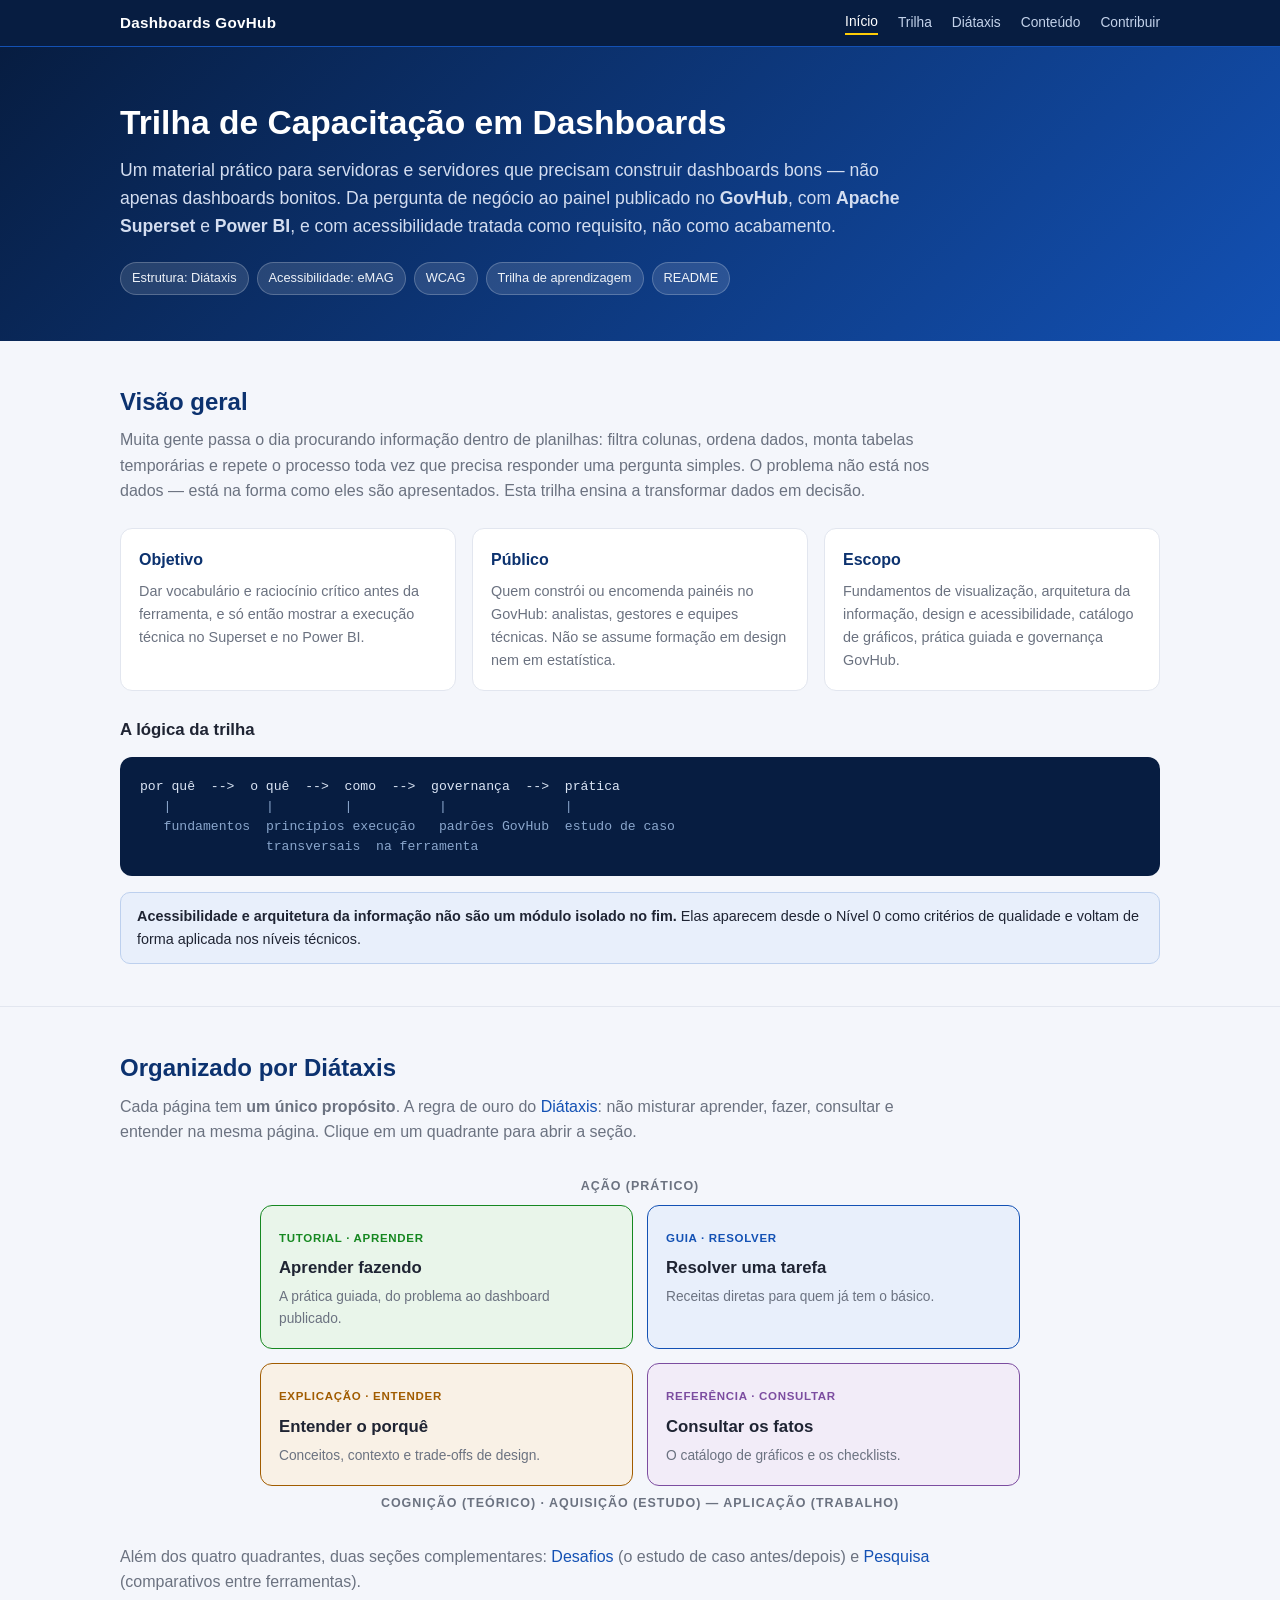
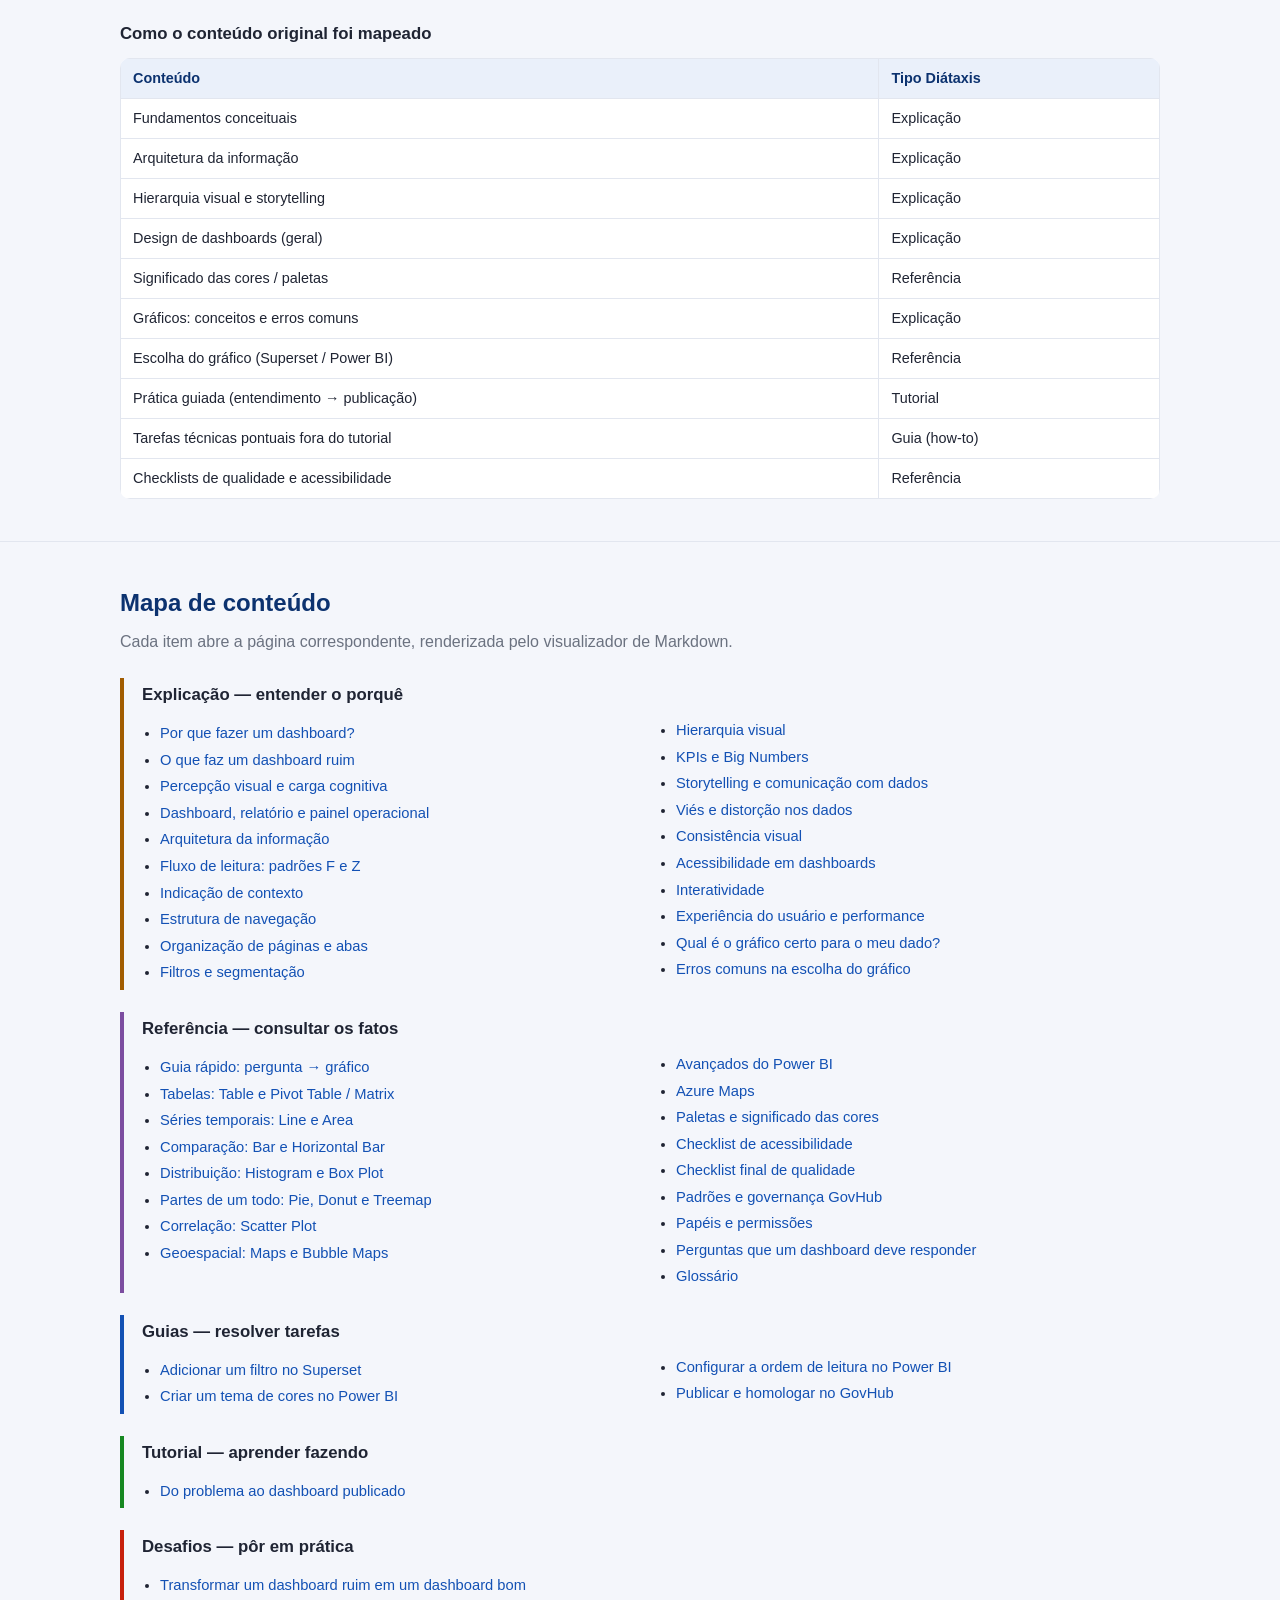
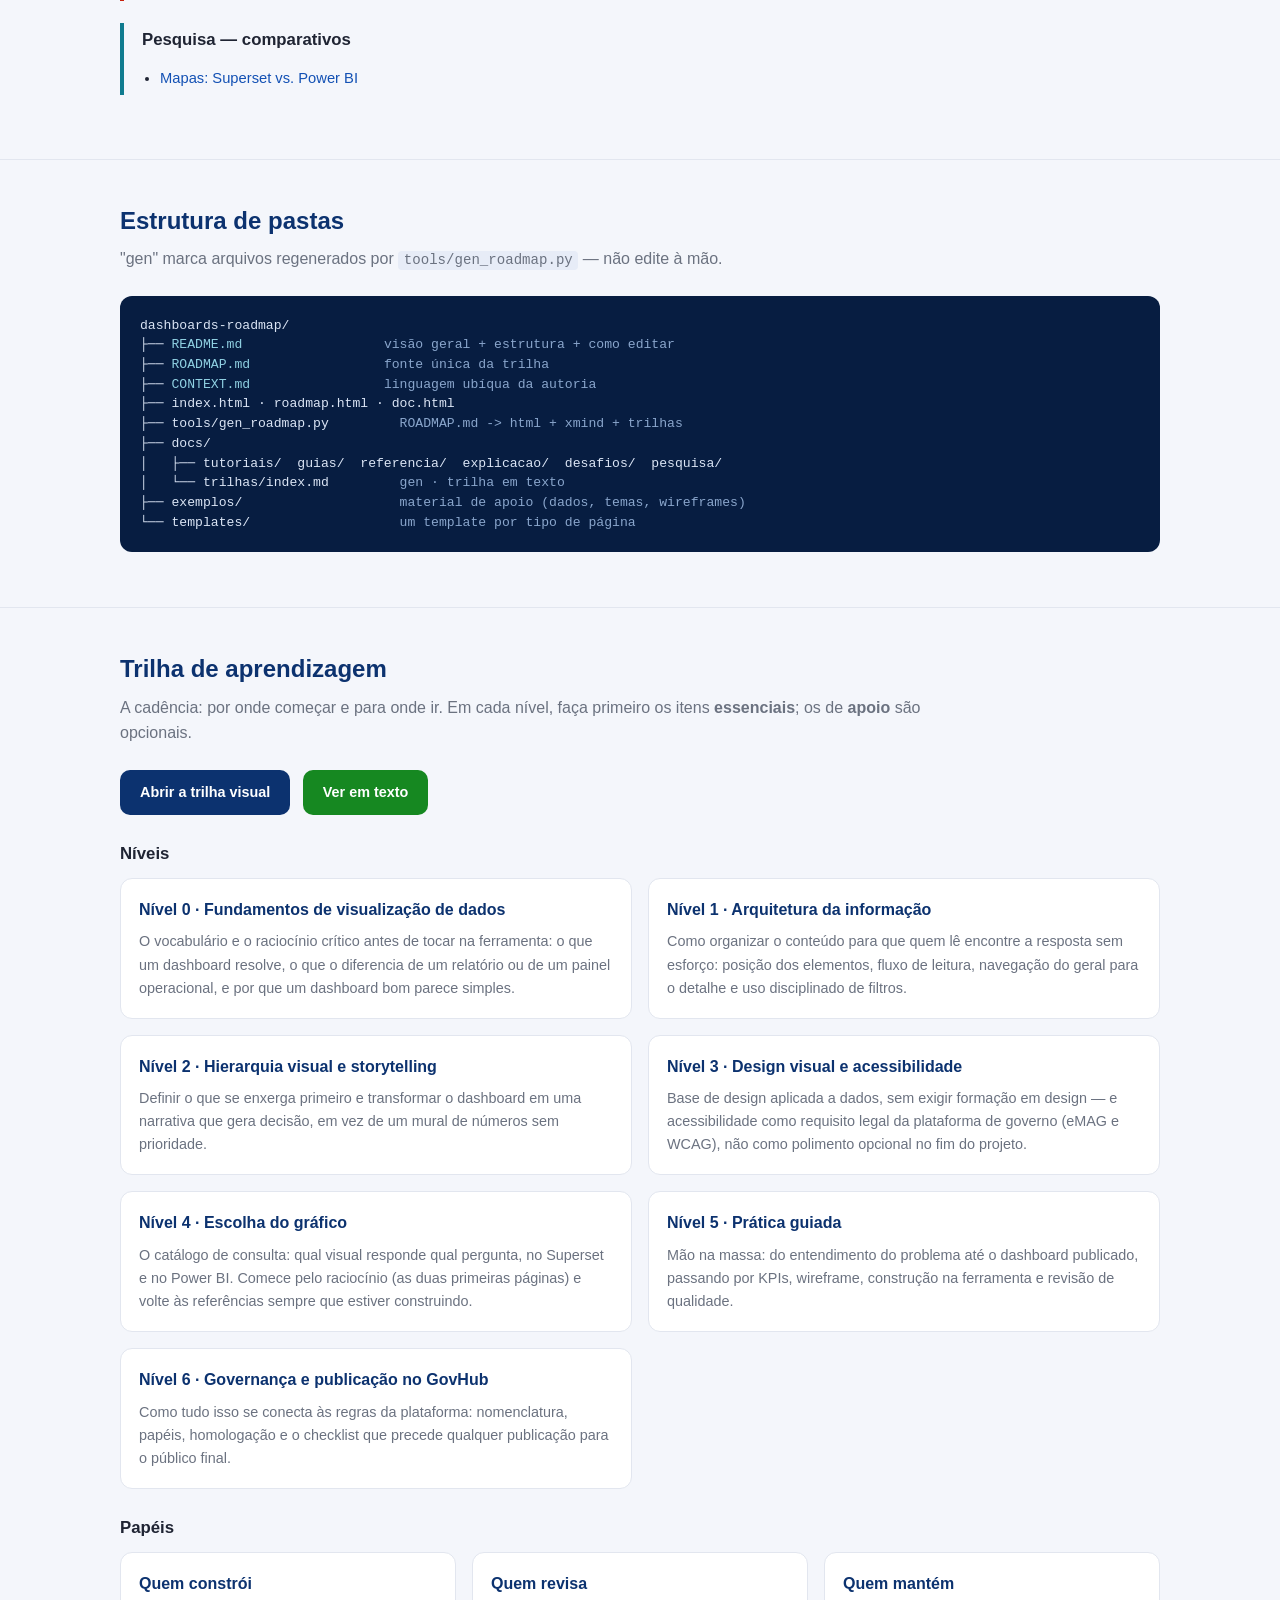
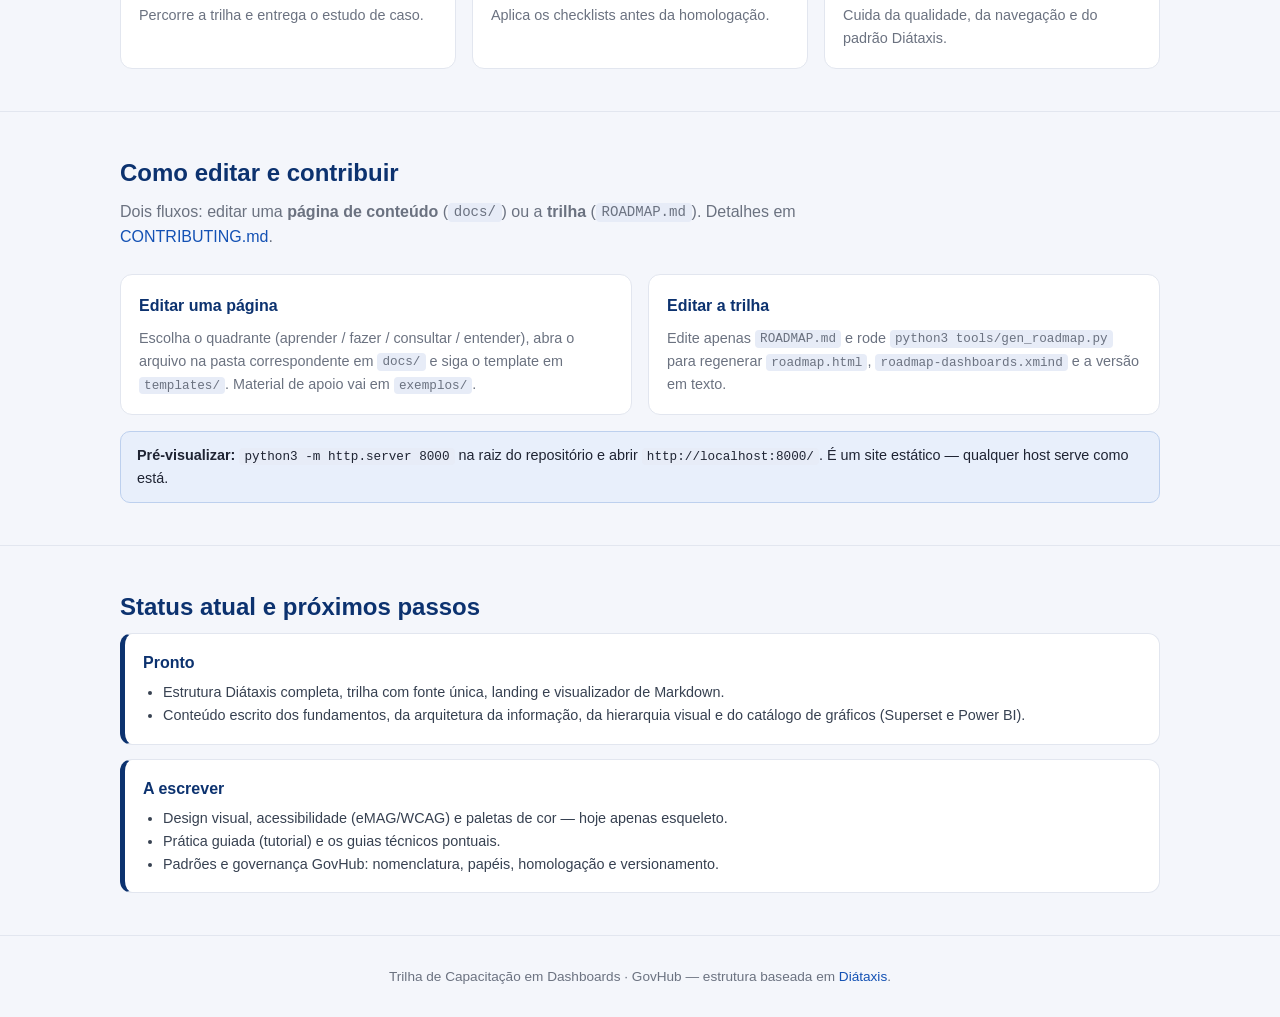
==== index.html @ 750cd2ac "feat: trilha de capacitação em dashboards (GovHub + Superset + Power BI) Novo repositório com as mes" ====
<!DOCTYPE html>
<html lang="pt-BR">
<head>
<meta charset="UTF-8">
<meta name="viewport" content="width=device-width, initial-scale=1.0">
<title>Trilha de Capacitação em Dashboards — GovHub</title>
<style>
  :root{
    --blue:#1351B4; --blue-d:#0C326F; --blue-dd:#071D41;
    --green:#168821; --green-d:#0D5F17;
    --amber:#FFCD07; --amber-d:#A15C00;
    --red:#C7200C; --red-d:#9E1A06;
    --purple:#7C4DA0; --teal:#0F7B8F;
    --ink:#1f2433; --muted:#6b7280; --line:#e2e6ef; --panel:#fff; --accent:#0C326F;
    --tut:#168821; --tut-bg:#e9f5ea; --gui:#1351B4; --gui-bg:#e8effb;
    --ref:#7C4DA0; --ref-bg:#f2ecf8; --exp:#A15C00; --exp-bg:#f9f1e6;
    --des:#C7200C; --des-bg:#fdece9; --res:#0F7B8F; --res-bg:#e7f3f6;
  }
  *{box-sizing:border-box}
  html{scroll-behavior:smooth}
  body{margin:0;font-family:-apple-system,BlinkMacSystemFont,"Segoe UI",Roboto,Helvetica,Arial,sans-serif;
       color:var(--ink);background:#f4f6fb;line-height:1.6}
  a{color:var(--blue);text-decoration:none}
  a:hover{text-decoration:underline}
  code{font-family:ui-monospace,SFMono-Regular,Menlo,monospace;background:#e7ecf7;padding:.1em .4em;border-radius:4px;font-size:.88em}
  .wrap{max-width:1080px;margin:0 auto;padding:0 20px}

  nav{position:sticky;top:0;z-index:20;background:var(--blue-dd);border-bottom:1px solid var(--blue)}
  nav .wrap{display:flex;gap:20px;align-items:center;flex-wrap:wrap;padding:11px 20px}
  nav strong{color:#fff;font-size:.95rem;margin-right:auto;letter-spacing:.02em}
  nav a{color:#c3d2ea;font-size:.86rem}
  nav a:hover,nav a.active{color:#fff;text-decoration:none}
  nav a.active{border-bottom:2px solid var(--amber)}

  header.hero{background:linear-gradient(135deg,var(--blue-dd),var(--blue));color:#fff;padding:56px 0 46px}
  header.hero h1{margin:0 0 12px;font-size:2.1rem;line-height:1.2}
  header.hero p.sub{font-size:1.1rem;color:#d3ddf0;max-width:800px;margin:0 0 22px}
  .badges{display:flex;flex-wrap:wrap;gap:8px}
  .badges a{background:rgba(255,255,255,.12);color:#eef2f8;border:1px solid rgba(255,255,255,.22);
            padding:5px 11px;border-radius:999px;font-size:.8rem}
  .badges a:hover{background:rgba(255,255,255,.22);text-decoration:none}

  section{padding:42px 0;border-bottom:1px solid var(--line)}
  section h2{font-size:1.5rem;margin:0 0 6px;color:var(--accent)}
  section .lead{color:var(--muted);margin:0 0 24px;max-width:820px}
  h3{font-size:1.05rem;margin:26px 0 10px}

  .grid{display:grid;gap:16px}
  .cols-3{grid-template-columns:repeat(3,1fr)}
  .cols-2{grid-template-columns:repeat(2,1fr)}
  @media(max-width:780px){.cols-3,.cols-2{grid-template-columns:1fr}}

  .card{background:var(--panel);border:1px solid var(--line);border-radius:12px;padding:18px}
  .card h4{margin:0 0 8px;font-size:1rem;color:var(--accent)}
  .card p{margin:0;color:var(--muted);font-size:.9rem}

  .compass{max-width:760px;margin:8px auto 0}
  .compass .axis-x{text-align:center;color:var(--muted);font-size:.78rem;text-transform:uppercase;letter-spacing:.08em;font-weight:600;padding:8px}
  .quad-grid{display:grid;grid-template-columns:1fr 1fr;gap:14px}
  @media(max-width:600px){.quad-grid{grid-template-columns:1fr}}
  .quad{border-radius:12px;padding:18px;border:1px solid var(--line);display:block;color:var(--ink)}
  .quad:hover{text-decoration:none;transform:translateY(-2px);transition:.15s;box-shadow:0 6px 18px rgba(31,36,51,.07)}
  .quad .tag{font-size:.72rem;font-weight:700;text-transform:uppercase;letter-spacing:.06em}
  .quad h4{margin:6px 0 4px;font-size:1.05rem}
  .quad p{margin:0;font-size:.86rem;color:var(--muted)}
  .q-tut{background:var(--tut-bg);border-color:var(--tut)} .q-tut .tag{color:var(--tut)}
  .q-gui{background:var(--gui-bg);border-color:var(--gui)} .q-gui .tag{color:var(--gui)}
  .q-ref{background:var(--ref-bg);border-color:var(--ref)} .q-ref .tag{color:var(--ref)}
  .q-exp{background:var(--exp-bg);border-color:var(--exp)} .q-exp .tag{color:var(--exp)}

  .map{border-left:4px solid var(--line);padding:4px 0 4px 18px;margin:0 0 22px}
  .map.tut{border-color:var(--tut)} .map.gui{border-color:var(--gui)}
  .map.ref{border-color:var(--ref)} .map.exp{border-color:var(--exp)}
  .map.des{border-color:var(--des)} .map.pes{border-color:var(--res)}
  .map h3{margin:0 0 10px}
  .map ul{margin:0;padding-left:18px;columns:2;column-gap:32px}
  @media(max-width:680px){.map ul{columns:1}}
  .map li{margin:3px 0;font-size:.92rem;break-inside:avoid}

  pre.tree{background:var(--blue-dd);color:#dbe5f5;border-radius:12px;padding:20px;overflow:auto;
      font-family:ui-monospace,SFMono-Regular,Menlo,monospace;font-size:.82rem;line-height:1.5}
  pre.tree .c{color:#8aa6cc}
  pre.tree a{color:#8fd0e2}

  .phases{display:grid;gap:14px}
  .phase{background:#fff;border:1px solid var(--line);border-radius:12px;padding:16px 18px;border-left:5px solid var(--accent)}
  .phase h4{margin:0 0 6px;color:var(--accent)}
  .phase ul{margin:6px 0 0;padding-left:20px;font-size:.9rem;color:#374151}

  .btn{display:inline-block;background:var(--accent);color:#fff;padding:11px 20px;border-radius:10px;font-weight:600;font-size:.9rem}
  .btn:hover{text-decoration:none;background:#071D41}
  .btn.alt{background:var(--green)} .btn.alt:hover{background:var(--green-d)}
  .note{background:var(--gui-bg);border:1px solid #bdd0ee;border-radius:10px;padding:12px 16px;font-size:.9rem}
  table.diataxis{border-collapse:collapse;width:100%;font-size:.9rem;background:#fff;border-radius:10px;overflow:hidden}
  table.diataxis th,table.diataxis td{border:1px solid var(--line);padding:8px 12px;text-align:left}
  table.diataxis th{background:#eaf0fa;color:var(--accent)}
  footer{padding:30px 0;color:var(--muted);font-size:.85rem;text-align:center}
</style>
</head>
<body>

<nav><div class="wrap">
  <strong>Dashboards GovHub</strong>
  <a href="index.html" class="active">Início</a>
  <a href="roadmap.html">Trilha</a>
  <a href="#diataxis">Diátaxis</a>
  <a href="#conteudo">Conteúdo</a>
  <a href="#contribuir">Contribuir</a>
</div></nav>

<header class="hero"><div class="wrap">
  <h1>Trilha de Capacitação em Dashboards</h1>
  <p class="sub">Um material prático para servidoras e servidores que precisam construir dashboards
  bons — não apenas dashboards bonitos. Da pergunta de negócio ao painel publicado no
  <strong>GovHub</strong>, com <strong>Apache Superset</strong> e <strong>Power BI</strong>, e com
  acessibilidade tratada como requisito, não como acabamento.</p>
  <div class="badges">
    <a href="https://diataxis.fr/" target="_blank">Estrutura: Diátaxis</a>
    <a href="https://www.gov.br/governodigital/pt-br/acessibilidade-e-usuario/acessibilidade-digital/eMAGv31.pdf" target="_blank">Acessibilidade: eMAG</a>
    <a href="https://www.w3.org/WAI/standards-guidelines/wcag/" target="_blank">WCAG</a>
    <a href="roadmap.html">Trilha de aprendizagem</a>
    <a href="doc.html?path=README.md">README</a>
  </div>
</div></header>

<!-- VISÃO GERAL -->
<section id="visao-geral"><div class="wrap">
  <h2>Visão geral</h2>
  <p class="lead">Muita gente passa o dia procurando informação dentro de planilhas: filtra colunas,
  ordena dados, monta tabelas temporárias e repete o processo toda vez que precisa responder uma
  pergunta simples. O problema não está nos dados — está na forma como eles são apresentados. Esta
  trilha ensina a transformar dados em decisão.</p>
  <div class="grid cols-3">
    <div class="card"><h4>Objetivo</h4><p>Dar vocabulário e raciocínio crítico antes da ferramenta, e
      só então mostrar a execução técnica no Superset e no Power BI.</p></div>
    <div class="card"><h4>Público</h4><p>Quem constrói ou encomenda painéis no GovHub: analistas,
      gestores e equipes técnicas. Não se assume formação em design nem em estatística.</p></div>
    <div class="card"><h4>Escopo</h4><p>Fundamentos de visualização, arquitetura da informação,
      design e acessibilidade, catálogo de gráficos, prática guiada e governança GovHub.</p></div>
  </div>
  <h3>A lógica da trilha</h3>
  <pre class="tree">por quê  -->  o quê  -->  como  -->  governança  -->  prática
   <span class="c">|            |         |           |               |</span>
   <span class="c">fundamentos  princípios execução   padrões GovHub  estudo de caso</span>
                <span class="c">transversais  na ferramenta</span></pre>
  <div class="note" style="margin-top:16px"><strong>Acessibilidade e arquitetura da informação não são
  um módulo isolado no fim.</strong> Elas aparecem desde o Nível 0 como critérios de qualidade e
  voltam de forma aplicada nos níveis técnicos.</div>
</div></section>

<!-- DIATAXIS -->
<section id="diataxis"><div class="wrap">
  <h2>Organizado por Diátaxis</h2>
  <p class="lead">Cada página tem <strong>um único propósito</strong>. A regra de ouro do
  <a href="https://diataxis.fr/" target="_blank">Diátaxis</a>: não misturar aprender, fazer, consultar
  e entender na mesma página. Clique em um quadrante para abrir a seção.</p>
  <div class="compass">
    <div class="axis-x">Ação (prático)</div>
    <div class="quad-grid">
      <a class="quad q-tut" href="doc.html?path=docs/tutoriais/index.md"><span class="tag">Tutorial · aprender</span>
        <h4>Aprender fazendo</h4><p>A prática guiada, do problema ao dashboard publicado.</p></a>
      <a class="quad q-gui" href="doc.html?path=docs/guias/index.md"><span class="tag">Guia · resolver</span>
        <h4>Resolver uma tarefa</h4><p>Receitas diretas para quem já tem o básico.</p></a>
      <a class="quad q-exp" href="doc.html?path=docs/explicacao/index.md"><span class="tag">Explicação · entender</span>
        <h4>Entender o porquê</h4><p>Conceitos, contexto e trade-offs de design.</p></a>
      <a class="quad q-ref" href="doc.html?path=docs/referencia/index.md"><span class="tag">Referência · consultar</span>
        <h4>Consultar os fatos</h4><p>O catálogo de gráficos e os checklists.</p></a>
    </div>
    <div class="axis-x">Cognição (teórico)&nbsp;·&nbsp;Aquisição (estudo) — Aplicação (trabalho)</div>
  </div>
  <p class="lead" style="margin-top:22px">Além dos quatro quadrantes, duas seções complementares:
  <a href="doc.html?path=docs/desafios/index.md">Desafios</a> (o estudo de caso antes/depois) e
  <a href="doc.html?path=docs/pesquisa/index.md">Pesquisa</a> (comparativos entre ferramentas).</p>

  <h3>Como o conteúdo original foi mapeado</h3>
  <table class="diataxis">
    <tr><th>Conteúdo</th><th>Tipo Diátaxis</th></tr>
    <tr><td>Fundamentos conceituais</td><td>Explicação</td></tr>
    <tr><td>Arquitetura da informação</td><td>Explicação</td></tr>
    <tr><td>Hierarquia visual e storytelling</td><td>Explicação</td></tr>
    <tr><td>Design de dashboards (geral)</td><td>Explicação</td></tr>
    <tr><td>Significado das cores / paletas</td><td>Referência</td></tr>
    <tr><td>Gráficos: conceitos e erros comuns</td><td>Explicação</td></tr>
    <tr><td>Escolha do gráfico (Superset / Power BI)</td><td>Referência</td></tr>
    <tr><td>Prática guiada (entendimento → publicação)</td><td>Tutorial</td></tr>
    <tr><td>Tarefas técnicas pontuais fora do tutorial</td><td>Guia (how-to)</td></tr>
    <tr><td>Checklists de qualidade e acessibilidade</td><td>Referência</td></tr>
  </table>
</div></section>

<!-- MAPA DE CONTEÚDO -->
<section id="conteudo"><div class="wrap">
  <h2>Mapa de conteúdo</h2>
  <p class="lead">Cada item abre a página correspondente, renderizada pelo visualizador de Markdown.</p>

  <div class="map exp"><h3>Explicação — entender o porquê</h3><ul>
    <li><a href="doc.html?path=docs/explicacao/por-que-fazer-um-dashboard.md">Por que fazer um dashboard?</a></li>
    <li><a href="doc.html?path=docs/explicacao/o-que-faz-um-dashboard-ruim.md">O que faz um dashboard ruim</a></li>
    <li><a href="doc.html?path=docs/explicacao/percepcao-visual-e-carga-cognitiva.md">Percepção visual e carga cognitiva</a></li>
    <li><a href="doc.html?path=docs/explicacao/dashboard-relatorio-painel-operacional.md">Dashboard, relatório e painel operacional</a></li>
    <li><a href="doc.html?path=docs/explicacao/arquitetura-da-informacao.md">Arquitetura da informação</a></li>
    <li><a href="doc.html?path=docs/explicacao/fluxo-de-leitura-f-e-z.md">Fluxo de leitura: padrões F e Z</a></li>
    <li><a href="doc.html?path=docs/explicacao/indicacao-de-contexto.md">Indicação de contexto</a></li>
    <li><a href="doc.html?path=docs/explicacao/estrutura-de-navegacao.md">Estrutura de navegação</a></li>
    <li><a href="doc.html?path=docs/explicacao/organizacao-de-paginas-e-abas.md">Organização de páginas e abas</a></li>
    <li><a href="doc.html?path=docs/explicacao/filtros-e-segmentacao.md">Filtros e segmentação</a></li>
    <li><a href="doc.html?path=docs/explicacao/hierarquia-visual.md">Hierarquia visual</a></li>
    <li><a href="doc.html?path=docs/explicacao/kpis-e-big-numbers.md">KPIs e Big Numbers</a></li>
    <li><a href="doc.html?path=docs/explicacao/storytelling-com-dados.md">Storytelling e comunicação com dados</a></li>
    <li><a href="doc.html?path=docs/explicacao/vies-e-distorcao-nos-dados.md">Viés e distorção nos dados</a></li>
    <li><a href="doc.html?path=docs/explicacao/consistencia-visual.md">Consistência visual</a></li>
    <li><a href="doc.html?path=docs/explicacao/acessibilidade-em-dashboards.md">Acessibilidade em dashboards</a></li>
    <li><a href="doc.html?path=docs/explicacao/interatividade.md">Interatividade</a></li>
    <li><a href="doc.html?path=docs/explicacao/experiencia-do-usuario-e-performance.md">Experiência do usuário e performance</a></li>
    <li><a href="doc.html?path=docs/explicacao/qual-e-o-grafico-certo.md">Qual é o gráfico certo para o meu dado?</a></li>
    <li><a href="doc.html?path=docs/explicacao/erros-comuns-na-escolha-do-grafico.md">Erros comuns na escolha do gráfico</a></li>
  </ul></div>

  <div class="map ref"><h3>Referência — consultar os fatos</h3><ul>
    <li><a href="doc.html?path=docs/referencia/guia-rapido-pergunta-para-grafico.md">Guia rápido: pergunta → gráfico</a></li>
    <li><a href="doc.html?path=docs/referencia/graficos-tabelas.md">Tabelas: Table e Pivot Table / Matrix</a></li>
    <li><a href="doc.html?path=docs/referencia/graficos-series-temporais.md">Séries temporais: Line e Area</a></li>
    <li><a href="doc.html?path=docs/referencia/graficos-comparacao-entre-categorias.md">Comparação: Bar e Horizontal Bar</a></li>
    <li><a href="doc.html?path=docs/referencia/graficos-distribuicao.md">Distribuição: Histogram e Box Plot</a></li>
    <li><a href="doc.html?path=docs/referencia/graficos-partes-de-um-todo.md">Partes de um todo: Pie, Donut e Treemap</a></li>
    <li><a href="doc.html?path=docs/referencia/graficos-correlacao.md">Correlação: Scatter Plot</a></li>
    <li><a href="doc.html?path=docs/referencia/graficos-geoespaciais.md">Geoespacial: Maps e Bubble Maps</a></li>
    <li><a href="doc.html?path=docs/referencia/graficos-avancados-power-bi.md">Avançados do Power BI</a></li>
    <li><a href="doc.html?path=docs/referencia/azure-maps.md">Azure Maps</a></li>
    <li><a href="doc.html?path=docs/referencia/paletas-e-significado-das-cores.md">Paletas e significado das cores</a></li>
    <li><a href="doc.html?path=docs/referencia/checklist-de-acessibilidade.md">Checklist de acessibilidade</a></li>
    <li><a href="doc.html?path=docs/referencia/checklist-final-de-qualidade.md">Checklist final de qualidade</a></li>
    <li><a href="doc.html?path=docs/referencia/padroes-e-governanca-govhub.md">Padrões e governança GovHub</a></li>
    <li><a href="doc.html?path=docs/referencia/papeis-e-permissoes.md">Papéis e permissões</a></li>
    <li><a href="doc.html?path=docs/referencia/perguntas-que-um-dashboard-deve-responder.md">Perguntas que um dashboard deve responder</a></li>
    <li><a href="doc.html?path=docs/referencia/glossario.md">Glossário</a></li>
  </ul></div>

  <div class="map gui"><h3>Guias — resolver tarefas</h3><ul>
    <li><a href="doc.html?path=docs/guias/adicionar-filtro-no-superset.md">Adicionar um filtro no Superset</a></li>
    <li><a href="doc.html?path=docs/guias/criar-tema-de-cores-no-power-bi.md">Criar um tema de cores no Power BI</a></li>
    <li><a href="doc.html?path=docs/guias/configurar-tab-order-no-power-bi.md">Configurar a ordem de leitura no Power BI</a></li>
    <li><a href="doc.html?path=docs/guias/publicar-e-homologar-no-govhub.md">Publicar e homologar no GovHub</a></li>
  </ul></div>

  <div class="map tut"><h3>Tutorial — aprender fazendo</h3><ul>
    <li><a href="doc.html?path=docs/tutoriais/do-problema-ao-dashboard-publicado.md">Do problema ao dashboard publicado</a></li>
  </ul></div>

  <div class="map des"><h3>Desafios — pôr em prática</h3><ul>
    <li><a href="doc.html?path=docs/desafios/dashboard-ruim-para-dashboard-bom.md">Transformar um dashboard ruim em um dashboard bom</a></li>
  </ul></div>

  <div class="map pes"><h3>Pesquisa — comparativos</h3><ul>
    <li><a href="doc.html?path=docs/pesquisa/mapas-superset-vs-power-bi.md">Mapas: Superset vs. Power BI</a></li>
  </ul></div>
</div></section>

<!-- ESTRUTURA -->
<section id="estrutura"><div class="wrap">
  <h2>Estrutura de pastas</h2>
  <p class="lead">"gen" marca arquivos regenerados por <code>tools/gen_roadmap.py</code> — não edite à mão.</p>
  <pre class="tree">dashboards-roadmap/
├── <a href="doc.html?path=README.md">README.md</a>                  <span class="c">visão geral + estrutura + como editar</span>
├── <a href="doc.html?path=ROADMAP.md">ROADMAP.md</a>                 <span class="c">fonte única da trilha</span>
├── <a href="doc.html?path=CONTEXT.md">CONTEXT.md</a>                 <span class="c">linguagem ubíqua da autoria</span>
├── index.html · roadmap.html · doc.html
├── tools/gen_roadmap.py         <span class="c">ROADMAP.md -> html + xmind + trilhas</span>
├── docs/
│   ├── tutoriais/  guias/  referencia/  explicacao/  desafios/  pesquisa/
│   └── trilhas/index.md         <span class="c">gen · trilha em texto</span>
├── exemplos/                    <span class="c">material de apoio (dados, temas, wireframes)</span>
└── templates/                   <span class="c">um template por tipo de página</span></pre>
</div></section>

<!-- TRILHA -->
<section id="trilha"><div class="wrap">
  <h2>Trilha de aprendizagem</h2>
  <p class="lead">A cadência: por onde começar e para onde ir. Em cada nível, faça primeiro os itens
  <strong>essenciais</strong>; os de <strong>apoio</strong> são opcionais.</p>
  <p style="margin:0 0 22px">
    <a class="btn" href="roadmap.html">Abrir a trilha visual</a>
    <a class="btn alt" href="doc.html?path=docs/trilhas/index.md" style="margin-left:8px">Ver em texto</a>
  </p>
  <h3>Níveis</h3>
  <div class="grid cols-2">
  <!-- LEVELS:START · gerado a partir de ROADMAP.md por tools/gen_roadmap.py · não edite à mão -->
    <div class="card"><h4>Nível 0 · Fundamentos de visualização de dados</h4><p>O vocabulário e o raciocínio crítico antes de tocar na ferramenta: o que um dashboard resolve, o que o diferencia de um relatório ou de um painel operacional, e por que um dashboard bom parece simples.</p></div>
    <div class="card"><h4>Nível 1 · Arquitetura da informação</h4><p>Como organizar o conteúdo para que quem lê encontre a resposta sem esforço: posição dos elementos, fluxo de leitura, navegação do geral para o detalhe e uso disciplinado de filtros.</p></div>
    <div class="card"><h4>Nível 2 · Hierarquia visual e storytelling</h4><p>Definir o que se enxerga primeiro e transformar o dashboard em uma narrativa que gera decisão, em vez de um mural de números sem prioridade.</p></div>
    <div class="card"><h4>Nível 3 · Design visual e acessibilidade</h4><p>Base de design aplicada a dados, sem exigir formação em design — e acessibilidade como requisito legal da plataforma de governo (eMAG e WCAG), não como polimento opcional no fim do projeto.</p></div>
    <div class="card"><h4>Nível 4 · Escolha do gráfico</h4><p>O catálogo de consulta: qual visual responde qual pergunta, no Superset e no Power BI. Comece pelo raciocínio (as duas primeiras páginas) e volte às referências sempre que estiver construindo.</p></div>
    <div class="card"><h4>Nível 5 · Prática guiada</h4><p>Mão na massa: do entendimento do problema até o dashboard publicado, passando por KPIs, wireframe, construção na ferramenta e revisão de qualidade.</p></div>
    <div class="card"><h4>Nível 6 · Governança e publicação no GovHub</h4><p>Como tudo isso se conecta às regras da plataforma: nomenclatura, papéis, homologação e o checklist que precede qualquer publicação para o público final.</p></div>
  <!-- LEVELS:END -->
  </div>
  <h3 style="margin-top:26px">Papéis</h3>
  <div class="grid cols-3">
    <div class="card"><h4>Quem constrói</h4><p>Percorre a trilha e entrega o estudo de caso.</p></div>
    <div class="card"><h4>Quem revisa</h4><p>Aplica os checklists antes da homologação.</p></div>
    <div class="card"><h4>Quem mantém</h4><p>Cuida da qualidade, da navegação e do padrão Diátaxis.</p></div>
  </div>
</div></section>

<!-- CONTRIBUIR -->
<section id="contribuir"><div class="wrap">
  <h2>Como editar e contribuir</h2>
  <p class="lead">Dois fluxos: editar uma <strong>página de conteúdo</strong> (<code>docs/</code>) ou a
  <strong>trilha</strong> (<code>ROADMAP.md</code>). Detalhes em
  <a href="doc.html?path=CONTRIBUTING.md">CONTRIBUTING.md</a>.</p>
  <div class="grid cols-2">
    <div class="card"><h4>Editar uma página</h4><p>Escolha o quadrante (aprender / fazer / consultar /
      entender), abra o arquivo na pasta correspondente em <code>docs/</code> e siga o template em
      <code>templates/</code>. Material de apoio vai em <code>exemplos/</code>.</p></div>
    <div class="card"><h4>Editar a trilha</h4><p>Edite apenas <code>ROADMAP.md</code> e rode
      <code>python3 tools/gen_roadmap.py</code> para regenerar <code>roadmap.html</code>,
      <code>roadmap-dashboards.xmind</code> e a versão em texto.</p></div>
  </div>
  <div class="note" style="margin-top:16px"><strong>Pré-visualizar:</strong>
  <code>python3 -m http.server 8000</code> na raiz do repositório e abrir
  <code>http://localhost:8000/</code>. É um site estático — qualquer host serve como está.</div>
</div></section>

<!-- STATUS -->
<section id="status"><div class="wrap">
  <h2>Status atual e próximos passos</h2>
  <div class="phases">
    <div class="phase"><h4>Pronto</h4><ul>
      <li>Estrutura Diátaxis completa, trilha com fonte única, landing e visualizador de Markdown.</li>
      <li>Conteúdo escrito dos fundamentos, da arquitetura da informação, da hierarquia visual e do
      catálogo de gráficos (Superset e Power BI).</li></ul></div>
    <div class="phase"><h4>A escrever</h4><ul>
      <li>Design visual, acessibilidade (eMAG/WCAG) e paletas de cor — hoje apenas esqueleto.</li>
      <li>Prática guiada (tutorial) e os guias técnicos pontuais.</li>
      <li>Padrões e governança GovHub: nomenclatura, papéis, homologação e versionamento.</li></ul></div>
  </div>
</div></section>

<footer><div class="wrap">
  Trilha de Capacitação em Dashboards · GovHub — estrutura baseada em
  <a href="https://diataxis.fr/" target="_blank">Diátaxis</a>.
</div></footer>

</body>
</html>
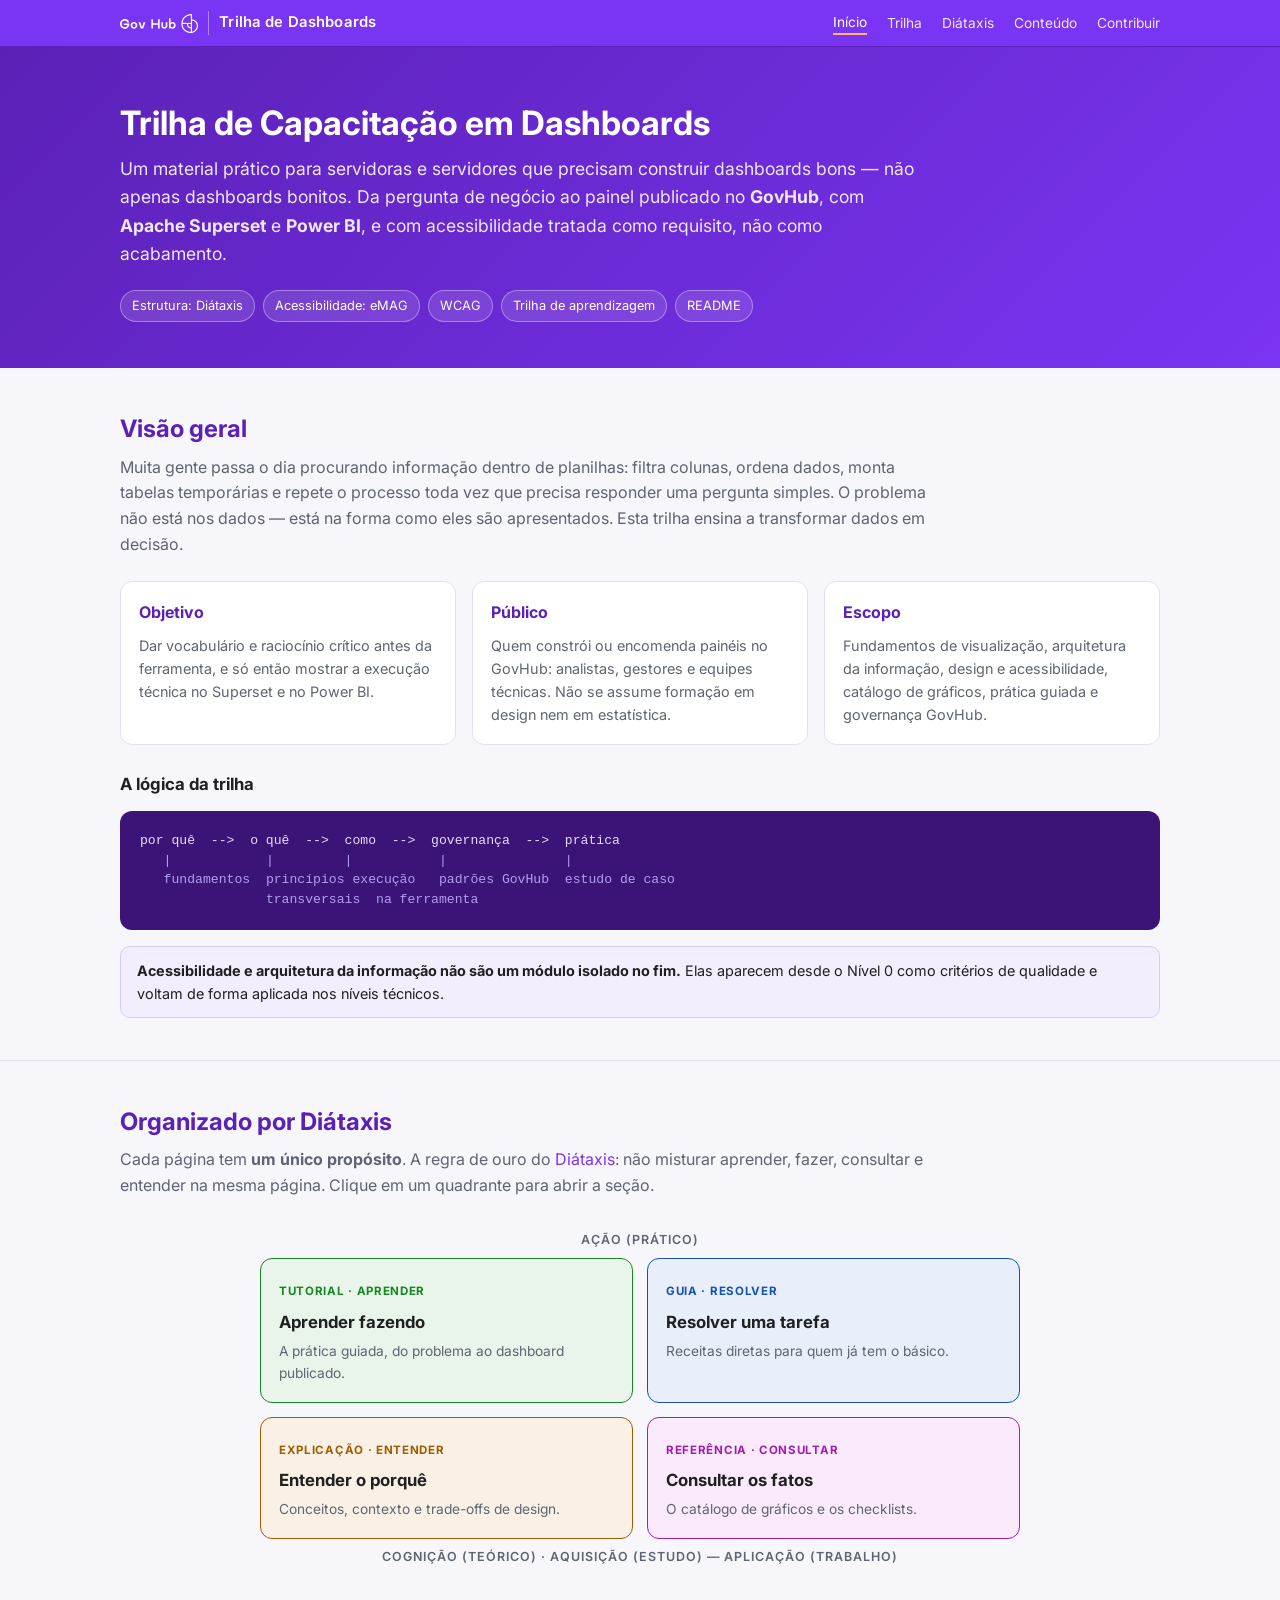
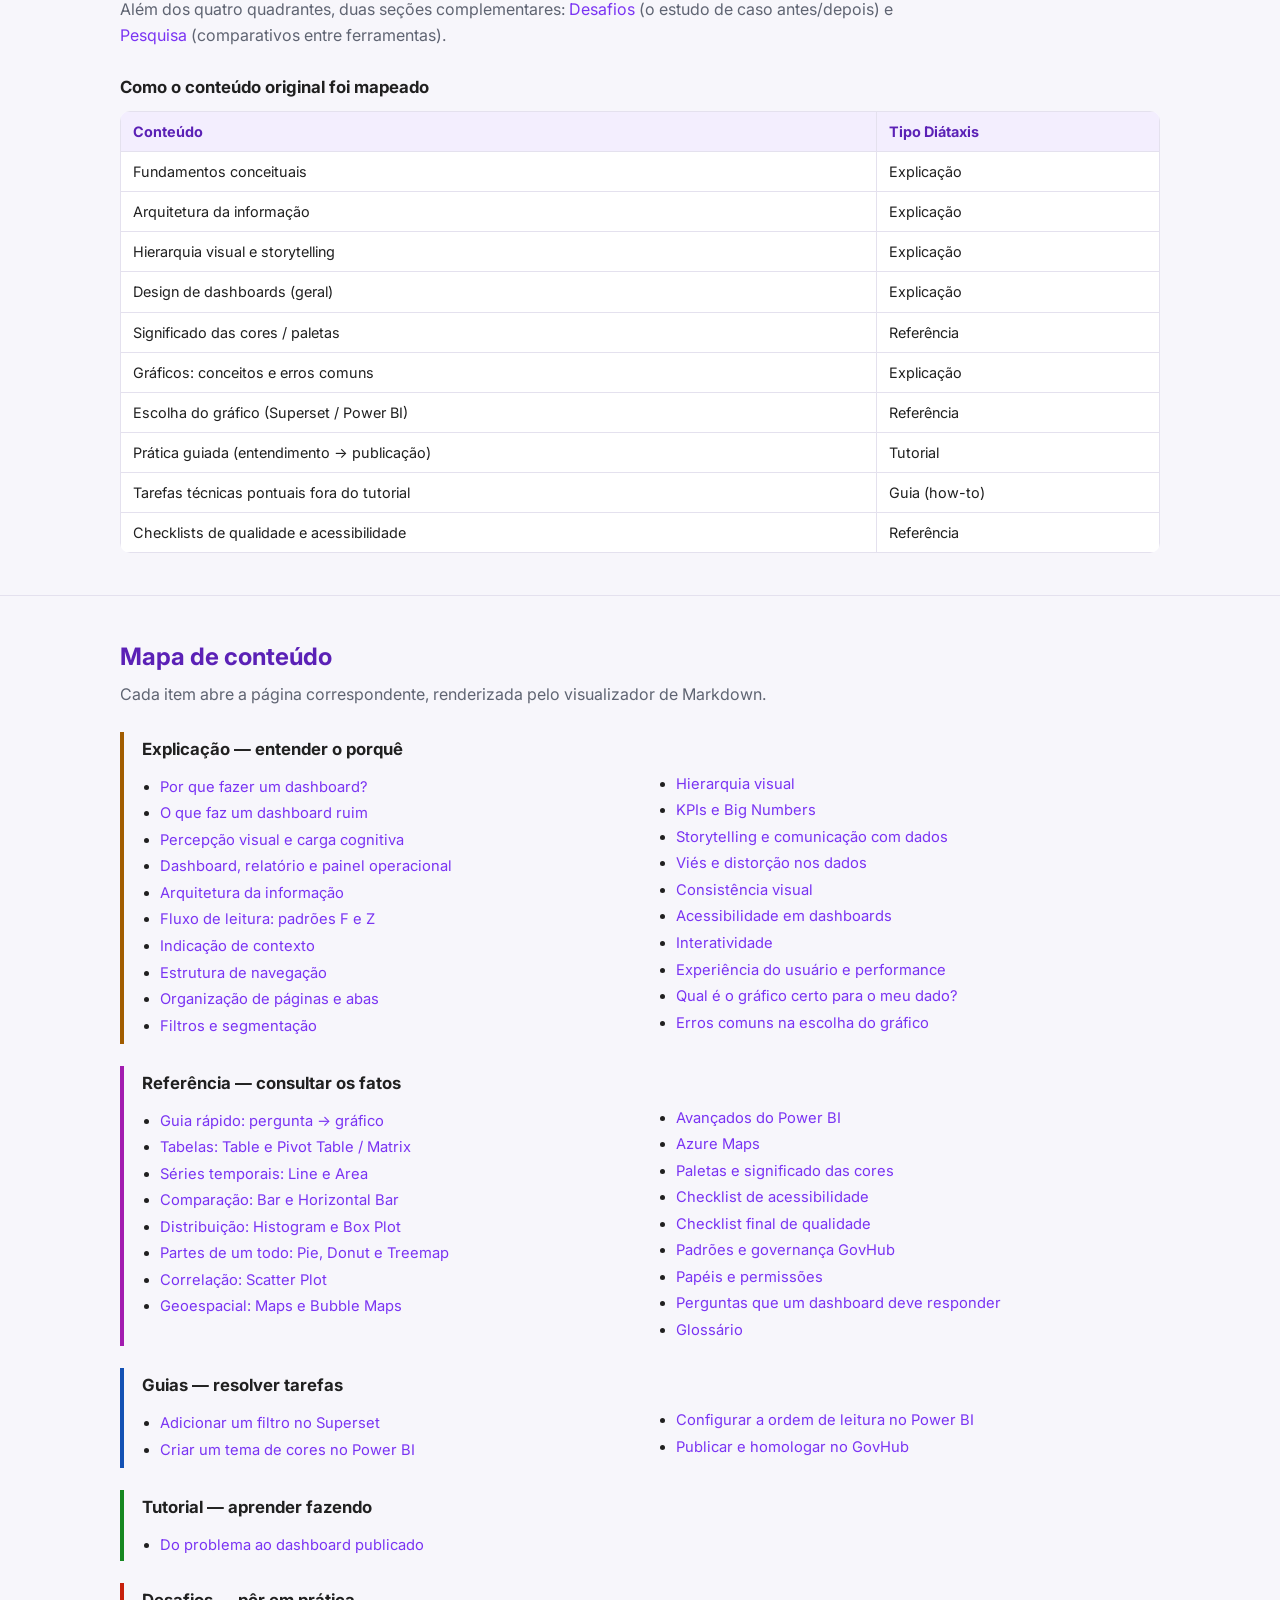
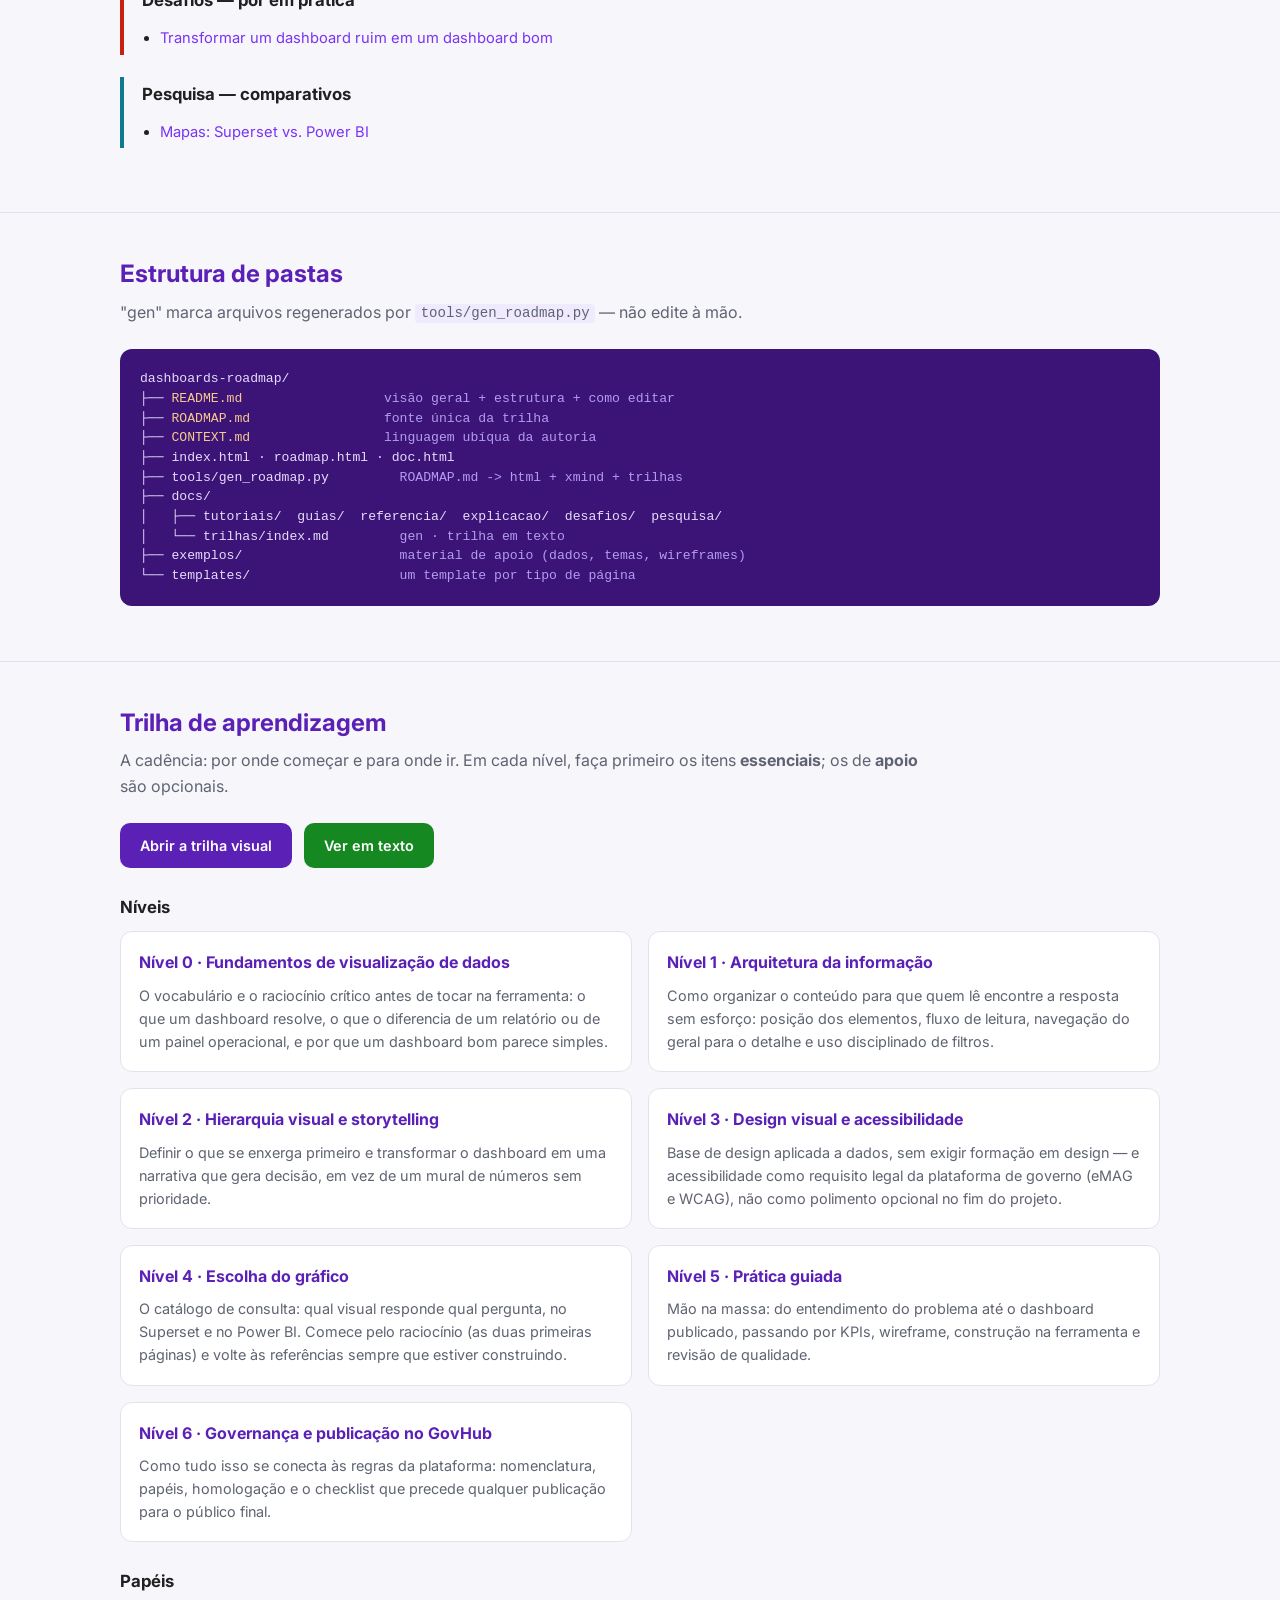
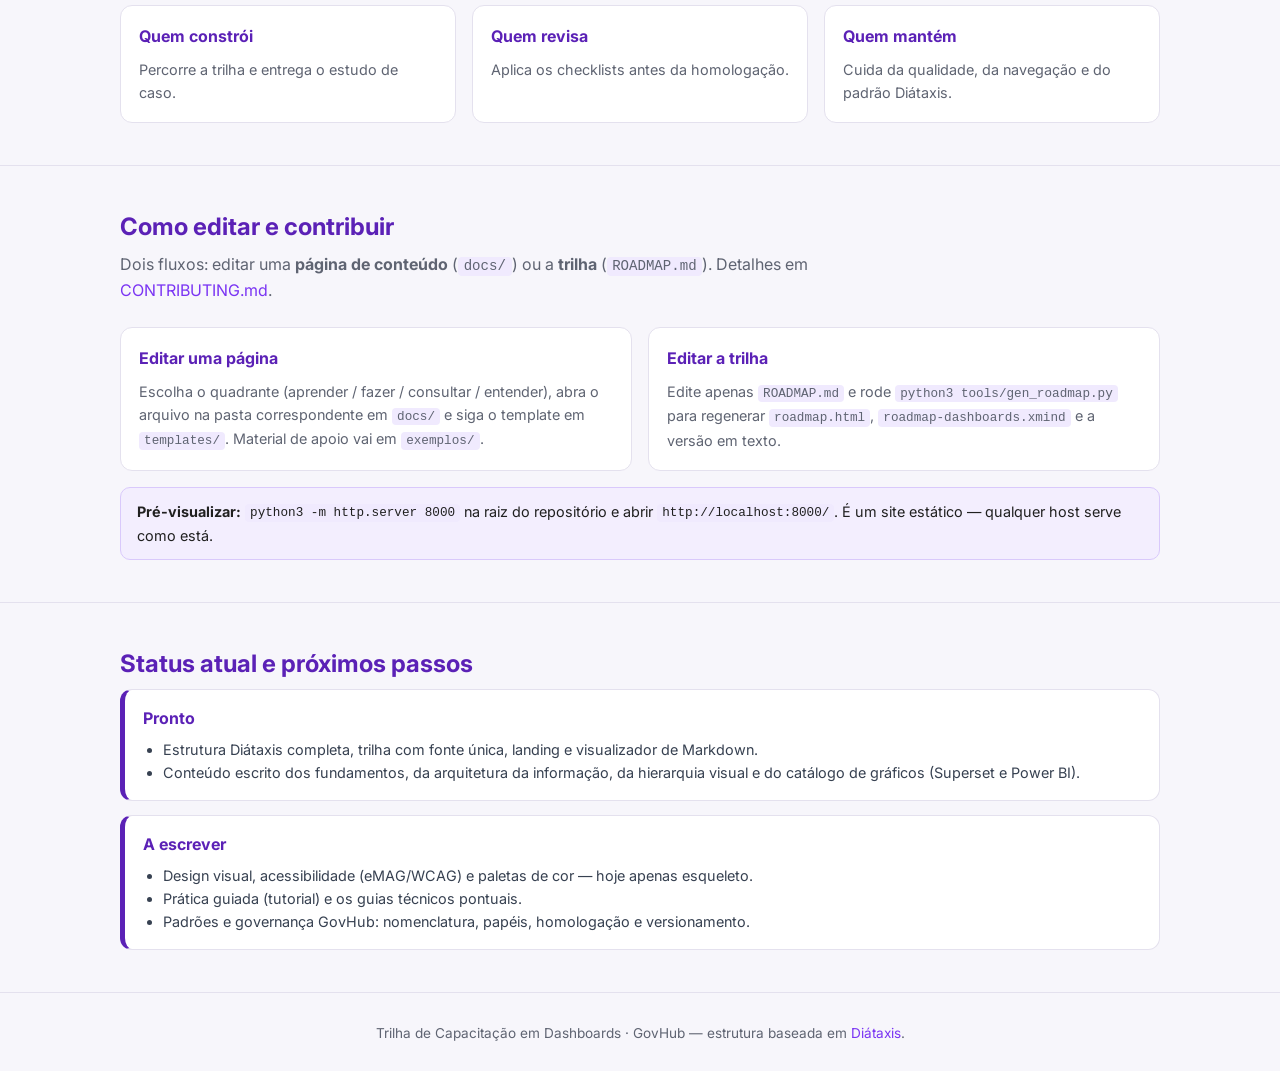
==== commit 2d8819a2: "site: adota a identidade visual do GovHub As páginas nasceram com a paleta do gov.br (azul #1351B4)," ====
--- a/index.html
+++ b/index.html
@@ -4,39 +4,32 @@
 <meta charset="UTF-8">
 <meta name="viewport" content="width=device-width, initial-scale=1.0">
 <title>Trilha de Capacitação em Dashboards — GovHub</title>
+<link rel="icon" type="image/png" href="assets/favicon.png">
+<link rel="preconnect" href="https://fonts.googleapis.com">
+<link rel="preconnect" href="https://fonts.gstatic.com" crossorigin>
+<link href="https://fonts.googleapis.com/css2?family=Inter:wght@400;500;600;700&display=swap" rel="stylesheet">
+<link rel="stylesheet" href="assets/govhub.css">
 <style>
-  :root{
-    --blue:#1351B4; --blue-d:#0C326F; --blue-dd:#071D41;
-    --green:#168821; --green-d:#0D5F17;
-    --amber:#FFCD07; --amber-d:#A15C00;
-    --red:#C7200C; --red-d:#9E1A06;
-    --purple:#7C4DA0; --teal:#0F7B8F;
-    --ink:#1f2433; --muted:#6b7280; --line:#e2e6ef; --panel:#fff; --accent:#0C326F;
-    --tut:#168821; --tut-bg:#e9f5ea; --gui:#1351B4; --gui-bg:#e8effb;
-    --ref:#7C4DA0; --ref-bg:#f2ecf8; --exp:#A15C00; --exp-bg:#f9f1e6;
-    --des:#C7200C; --des-bg:#fdece9; --res:#0F7B8F; --res-bg:#e7f3f6;
-  }
   *{box-sizing:border-box}
   html{scroll-behavior:smooth}
-  body{margin:0;font-family:-apple-system,BlinkMacSystemFont,"Segoe UI",Roboto,Helvetica,Arial,sans-serif;
-       color:var(--ink);background:#f4f6fb;line-height:1.6}
-  a{color:var(--blue);text-decoration:none}
+  body{margin:0;font-family:'Inter',-apple-system,BlinkMacSystemFont,"Segoe UI",Roboto,Helvetica,Arial,sans-serif;
+       color:var(--ink);background:var(--bg);line-height:1.6}
+  a{color:var(--gh-purple);text-decoration:none}
   a:hover{text-decoration:underline}
-  code{font-family:ui-monospace,SFMono-Regular,Menlo,monospace;background:#e7ecf7;padding:.1em .4em;border-radius:4px;font-size:.88em}
+  code{font-family:ui-monospace,SFMono-Regular,Menlo,monospace;background:#f0eafe;padding:.1em .4em;border-radius:4px;font-size:.88em}
   .wrap{max-width:1080px;margin:0 auto;padding:0 20px}
 
-  nav{position:sticky;top:0;z-index:20;background:var(--blue-dd);border-bottom:1px solid var(--blue)}
+  nav{position:sticky;top:0;z-index:20;background:var(--gh-purple);border-bottom:1px solid var(--gh-purple-d)}
   nav .wrap{display:flex;gap:20px;align-items:center;flex-wrap:wrap;padding:11px 20px}
-  nav strong{color:#fff;font-size:.95rem;margin-right:auto;letter-spacing:.02em}
-  nav a{color:#c3d2ea;font-size:.86rem}
+  nav a{color:var(--gh-on-dark);font-size:.86rem}
   nav a:hover,nav a.active{color:#fff;text-decoration:none}
-  nav a.active{border-bottom:2px solid var(--amber)}
-
-  header.hero{background:linear-gradient(135deg,var(--blue-dd),var(--blue));color:#fff;padding:56px 0 46px}
+  nav a.active{border-bottom:2px solid var(--gh-orange-l)}
+
+  header.hero{background:linear-gradient(135deg,var(--gh-purple-d),var(--gh-purple));color:#fff;padding:56px 0 46px}
   header.hero h1{margin:0 0 12px;font-size:2.1rem;line-height:1.2}
-  header.hero p.sub{font-size:1.1rem;color:#d3ddf0;max-width:800px;margin:0 0 22px}
+  header.hero p.sub{font-size:1.1rem;color:var(--gh-on-dark);max-width:800px;margin:0 0 22px}
   .badges{display:flex;flex-wrap:wrap;gap:8px}
-  .badges a{background:rgba(255,255,255,.12);color:#eef2f8;border:1px solid rgba(255,255,255,.22);
+  .badges a{background:rgba(255,255,255,.12);color:#fff;border:1px solid rgba(255,255,255,.35);
             padding:5px 11px;border-radius:999px;font-size:.8rem}
   .badges a:hover{background:rgba(255,255,255,.22);text-decoration:none}
 
@@ -59,7 +52,7 @@
   .quad-grid{display:grid;grid-template-columns:1fr 1fr;gap:14px}
   @media(max-width:600px){.quad-grid{grid-template-columns:1fr}}
   .quad{border-radius:12px;padding:18px;border:1px solid var(--line);display:block;color:var(--ink)}
-  .quad:hover{text-decoration:none;transform:translateY(-2px);transition:.15s;box-shadow:0 6px 18px rgba(31,36,51,.07)}
+  .quad:hover{text-decoration:none;transform:translateY(-2px);transition:.15s;box-shadow:0 6px 18px rgba(60,20,120,.13)}
   .quad .tag{font-size:.72rem;font-weight:700;text-transform:uppercase;letter-spacing:.06em}
   .quad h4{margin:6px 0 4px;font-size:1.05rem}
   .quad p{margin:0;font-size:.86rem;color:var(--muted)}
@@ -77,10 +70,10 @@
   @media(max-width:680px){.map ul{columns:1}}
   .map li{margin:3px 0;font-size:.92rem;break-inside:avoid}
 
-  pre.tree{background:var(--blue-dd);color:#dbe5f5;border-radius:12px;padding:20px;overflow:auto;
+  pre.tree{background:var(--gh-purple-dd);color:#e6dcfa;border-radius:12px;padding:20px;overflow:auto;
       font-family:ui-monospace,SFMono-Regular,Menlo,monospace;font-size:.82rem;line-height:1.5}
-  pre.tree .c{color:#8aa6cc}
-  pre.tree a{color:#8fd0e2}
+  pre.tree .c{color:#b39ded}
+  pre.tree a{color:#f7c98b}
 
   .phases{display:grid;gap:14px}
   .phase{background:#fff;border:1px solid var(--line);border-radius:12px;padding:16px 18px;border-left:5px solid var(--accent)}
@@ -88,19 +81,19 @@
   .phase ul{margin:6px 0 0;padding-left:20px;font-size:.9rem;color:#374151}
 
   .btn{display:inline-block;background:var(--accent);color:#fff;padding:11px 20px;border-radius:10px;font-weight:600;font-size:.9rem}
-  .btn:hover{text-decoration:none;background:#071D41}
+  .btn:hover{text-decoration:none;background:var(--gh-purple-d)}
   .btn.alt{background:var(--green)} .btn.alt:hover{background:var(--green-d)}
-  .note{background:var(--gui-bg);border:1px solid #bdd0ee;border-radius:10px;padding:12px 16px;font-size:.9rem}
+  .note{background:var(--gh-tint);border:1px solid var(--gh-tint-line);border-radius:10px;padding:12px 16px;font-size:.9rem}
   table.diataxis{border-collapse:collapse;width:100%;font-size:.9rem;background:#fff;border-radius:10px;overflow:hidden}
   table.diataxis th,table.diataxis td{border:1px solid var(--line);padding:8px 12px;text-align:left}
-  table.diataxis th{background:#eaf0fa;color:var(--accent)}
+  table.diataxis th{background:var(--gh-tint);color:var(--accent)}
   footer{padding:30px 0;color:var(--muted);font-size:.85rem;text-align:center}
 </style>
 </head>
 <body>
 
 <nav><div class="wrap">
-  <strong>Dashboards GovHub</strong>
+  <a class="brand" href="index.html"><img src="assets/govhub-logo.svg" alt="GovHub"><span>Trilha de Dashboards</span></a>
   <a href="index.html" class="active">Início</a>
   <a href="roadmap.html">Trilha</a>
   <a href="#diataxis">Diátaxis</a>
--- a/assets/govhub.css
+++ b/assets/govhub.css
@@ -0,0 +1,47 @@
+/* ==========================================================================
+   Identidade visual GovHub — fonte única dos tokens de marca.
+   Cores e tipografia extraídas de https://gov-hub.io (roxo #7A34F3,
+   laranja #F19F42, Inter). Contrastes verificados para WCAG 2.1 AA.
+   Editou aqui? Vale para index.html, roadmap.html e doc.html.
+   ========================================================================== */
+:root{
+  /* Marca */
+  --gh-purple:#7A34F3;      /* primária — navbar, links, botões (5,7:1 no branco) */
+  --gh-purple-l:#8B5CF6;    /* secundária — gradientes e decoração, nunca texto */
+  --gh-purple-d:#5B21B6;    /* títulos e hover (9:1 no branco) */
+  --gh-purple-dd:#3C1478;   /* fundos escuros: blocos de código, diagramas */
+  --gh-orange:#F19F42;      /* acento decorativo — bordas, marcadores, foco no roxo */
+  --gh-orange-l:#FFB864;    /* laranja claro — indicadores sobre o roxo (3,4:1) */
+  --gh-orange-d:#C2410C;    /* acento em texto sobre fundo claro (5,2:1) */
+  --gh-tint:#F3EEFE;        /* tinta clara da marca — avisos, cabeçalho de tabela */
+  --gh-tint-line:#D9C9FB;   /* borda da tinta clara */
+  --gh-on-dark:#EFE6FF;     /* texto secundário sobre roxo (4,8:1 no #7A34F3) */
+
+  /* Neutros */
+  --ink:#202020; --muted:#5f6472; --line:#e4e1ee; --panel:#fff; --bg:#f7f6fb;
+  --accent:var(--gh-purple-d);
+  --focus:var(--gh-purple-d);
+
+  /* Tipos de página (Diátaxis) — hues distintos entre si e da marca */
+  --tut:#168821; --tut-bg:#e9f5ea;   /* tutorial   */
+  --gui:#1351B4; --gui-bg:#e8effb;   /* guia       */
+  --ref:#A21CAF; --ref-bg:#fbeafc;   /* referência — magenta, para não se confundir com o roxo da marca */
+  --exp:#A15C00; --exp-bg:#f9f1e6;   /* explicação */
+  --des:#C7200C; --des-bg:#fdece9;   /* desafio    */
+  --res:#0F7B8F; --res-bg:#e7f3f6;   /* pesquisa   */
+
+  /* Estados */
+  --green:#168821; --green-d:#0D5F17; --red-d:#9E1A06;
+}
+
+/* Assinatura da navegação: marca GovHub + nome da trilha */
+.brand{display:flex;align-items:center;gap:10px;margin-right:auto;text-decoration:none}
+.brand img{height:19px;width:auto;display:block}
+.brand span{color:#fff;font-size:.93rem;font-weight:600;letter-spacing:.01em;
+            border-left:1px solid rgba(255,255,255,.4);padding-left:10px}
+.brand:hover{text-decoration:none}
+@media(max-width:520px){.brand span{border:0;padding-left:0}}
+
+/* Foco visível (eMAG 2.1 / WCAG 2.4.7) — branco sobre a barra roxa, roxo no claro */
+a:focus-visible,button:focus-visible{outline:3px solid var(--focus);outline-offset:2px;border-radius:3px}
+nav a:focus-visible,header.hero a:focus-visible,.brand:focus-visible{outline-color:#fff}
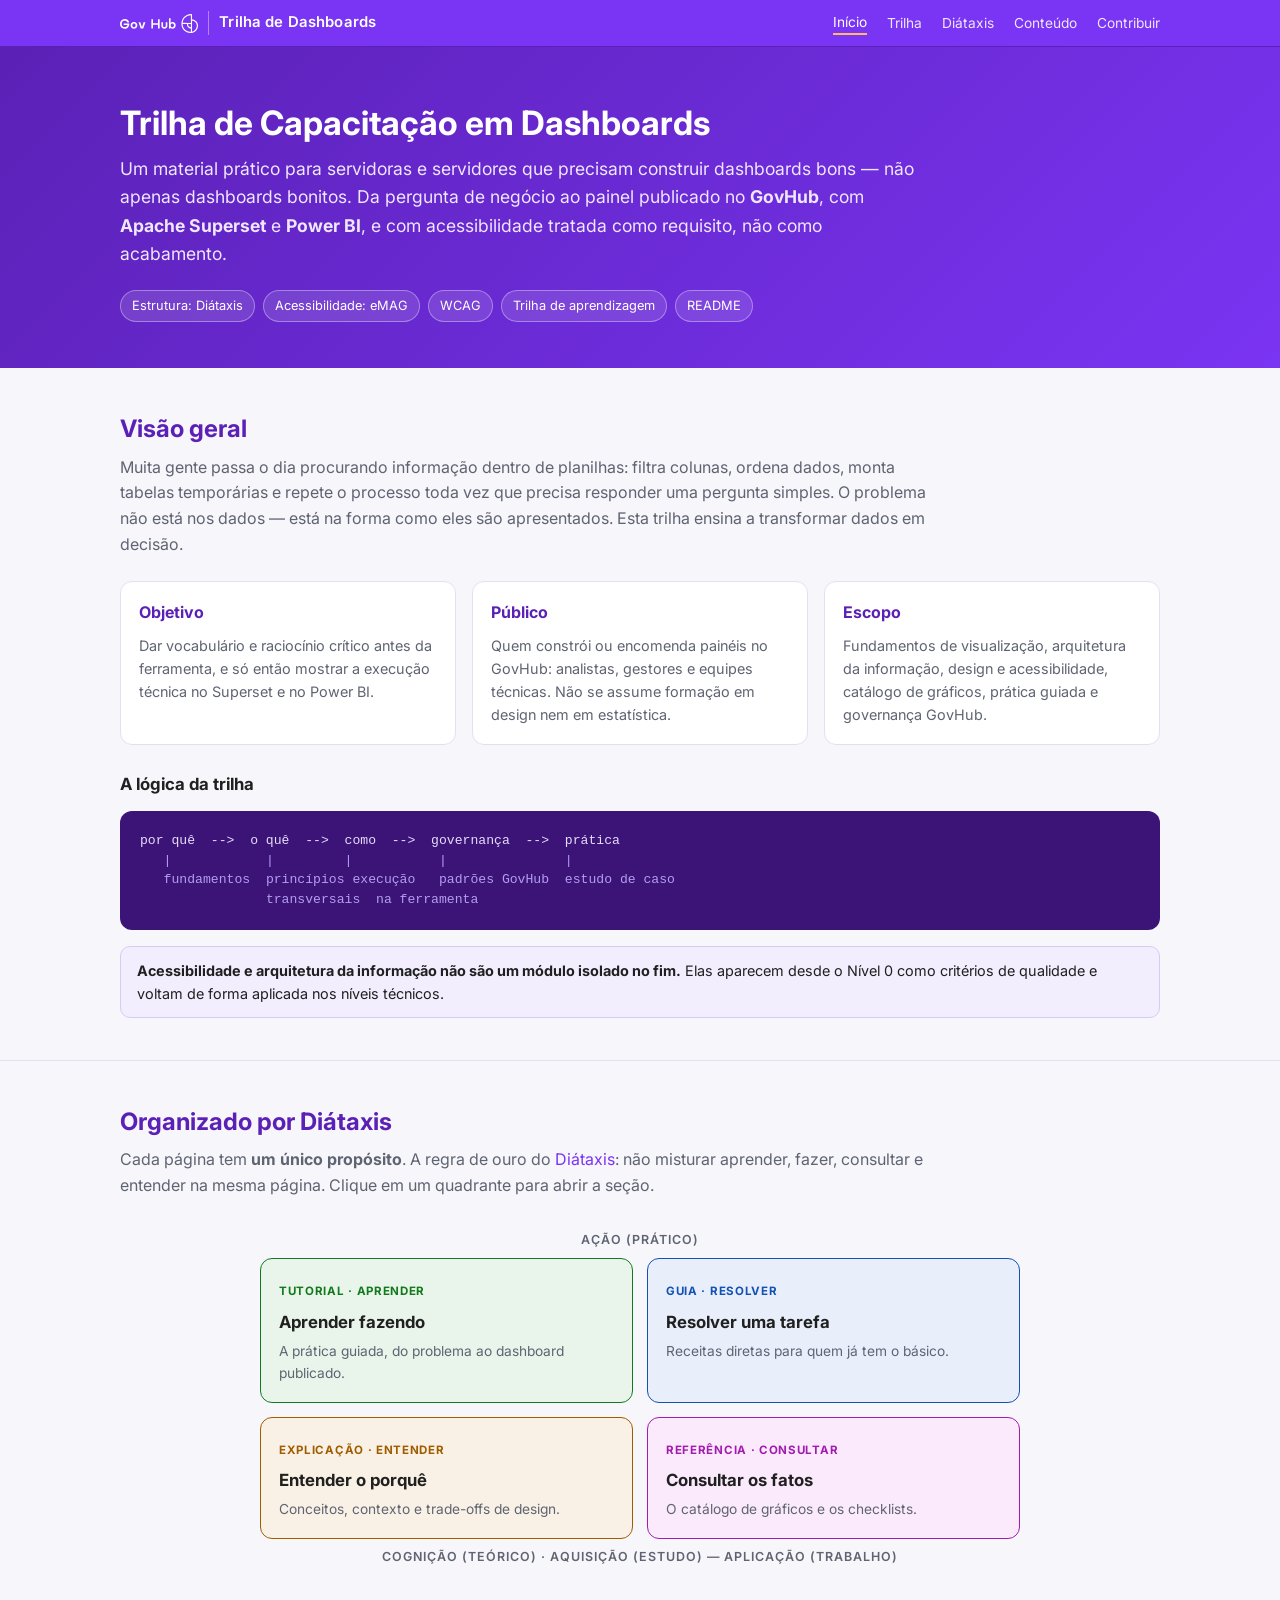
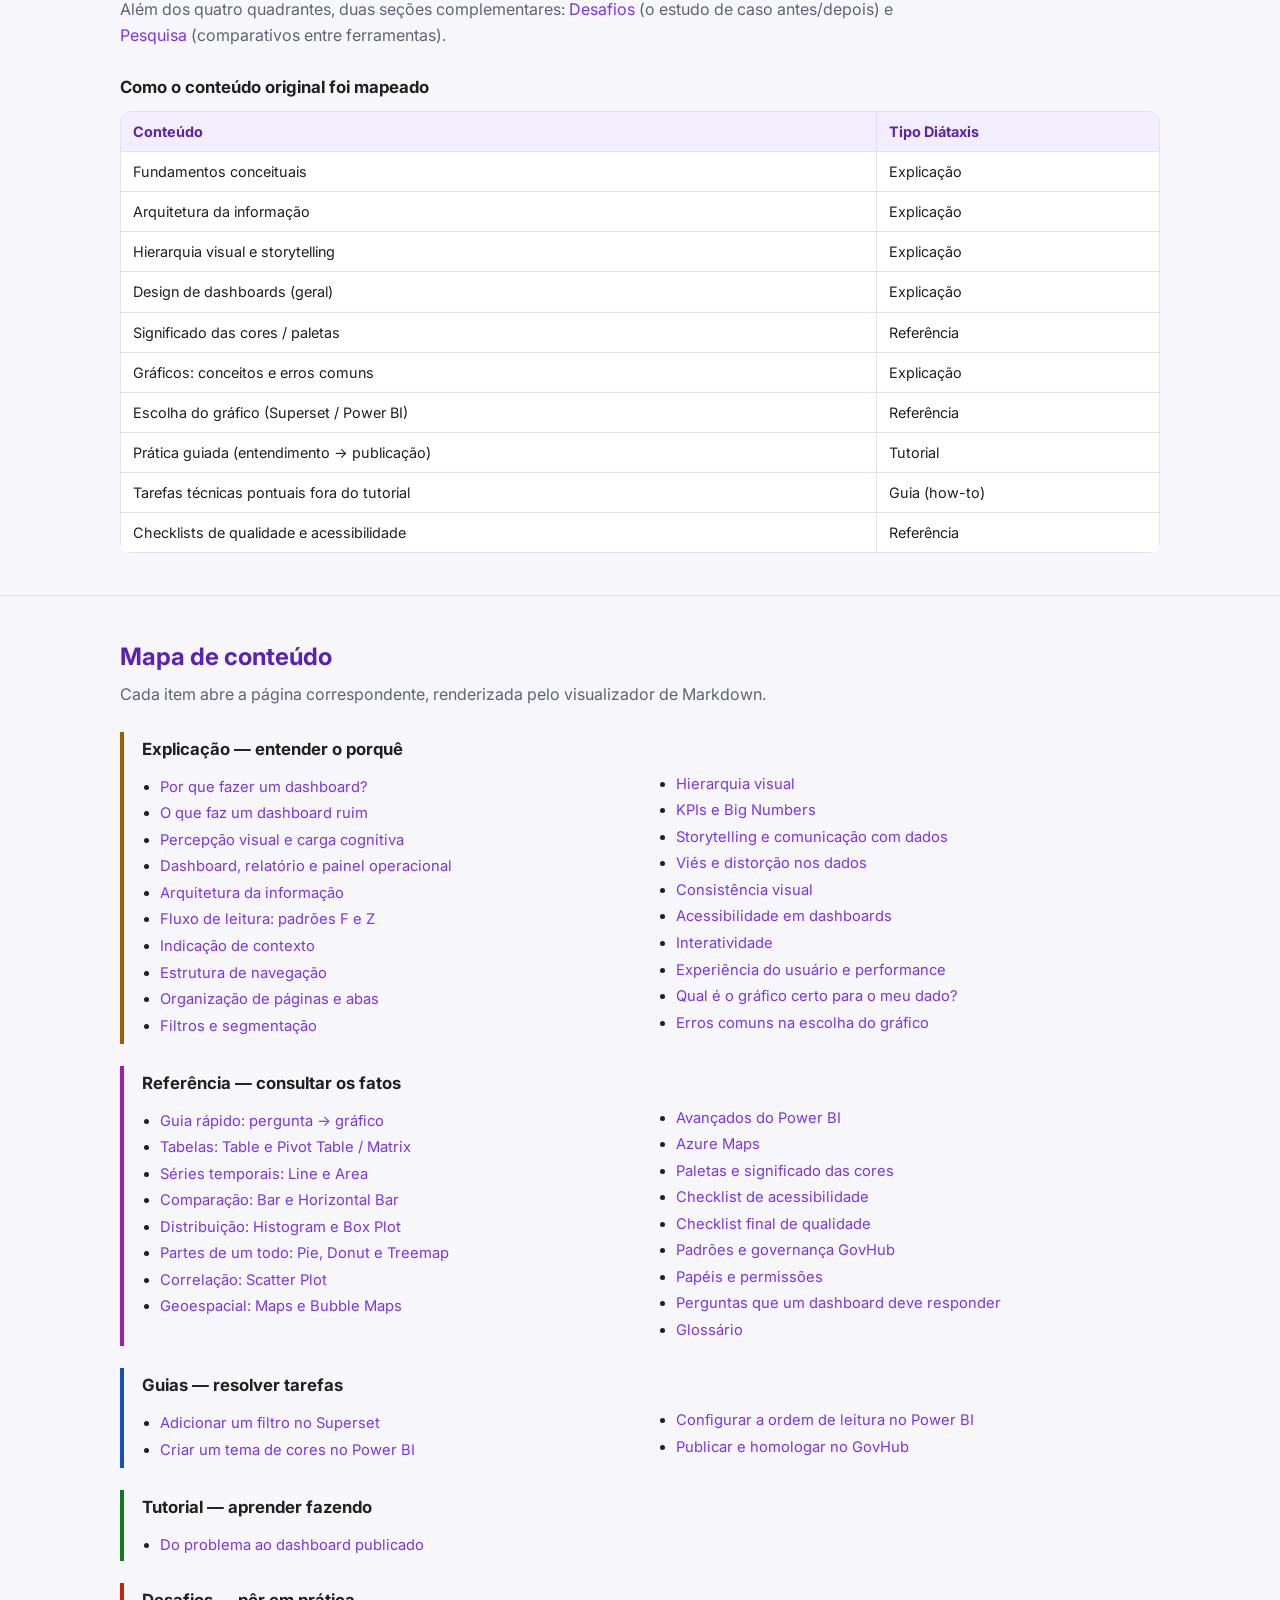
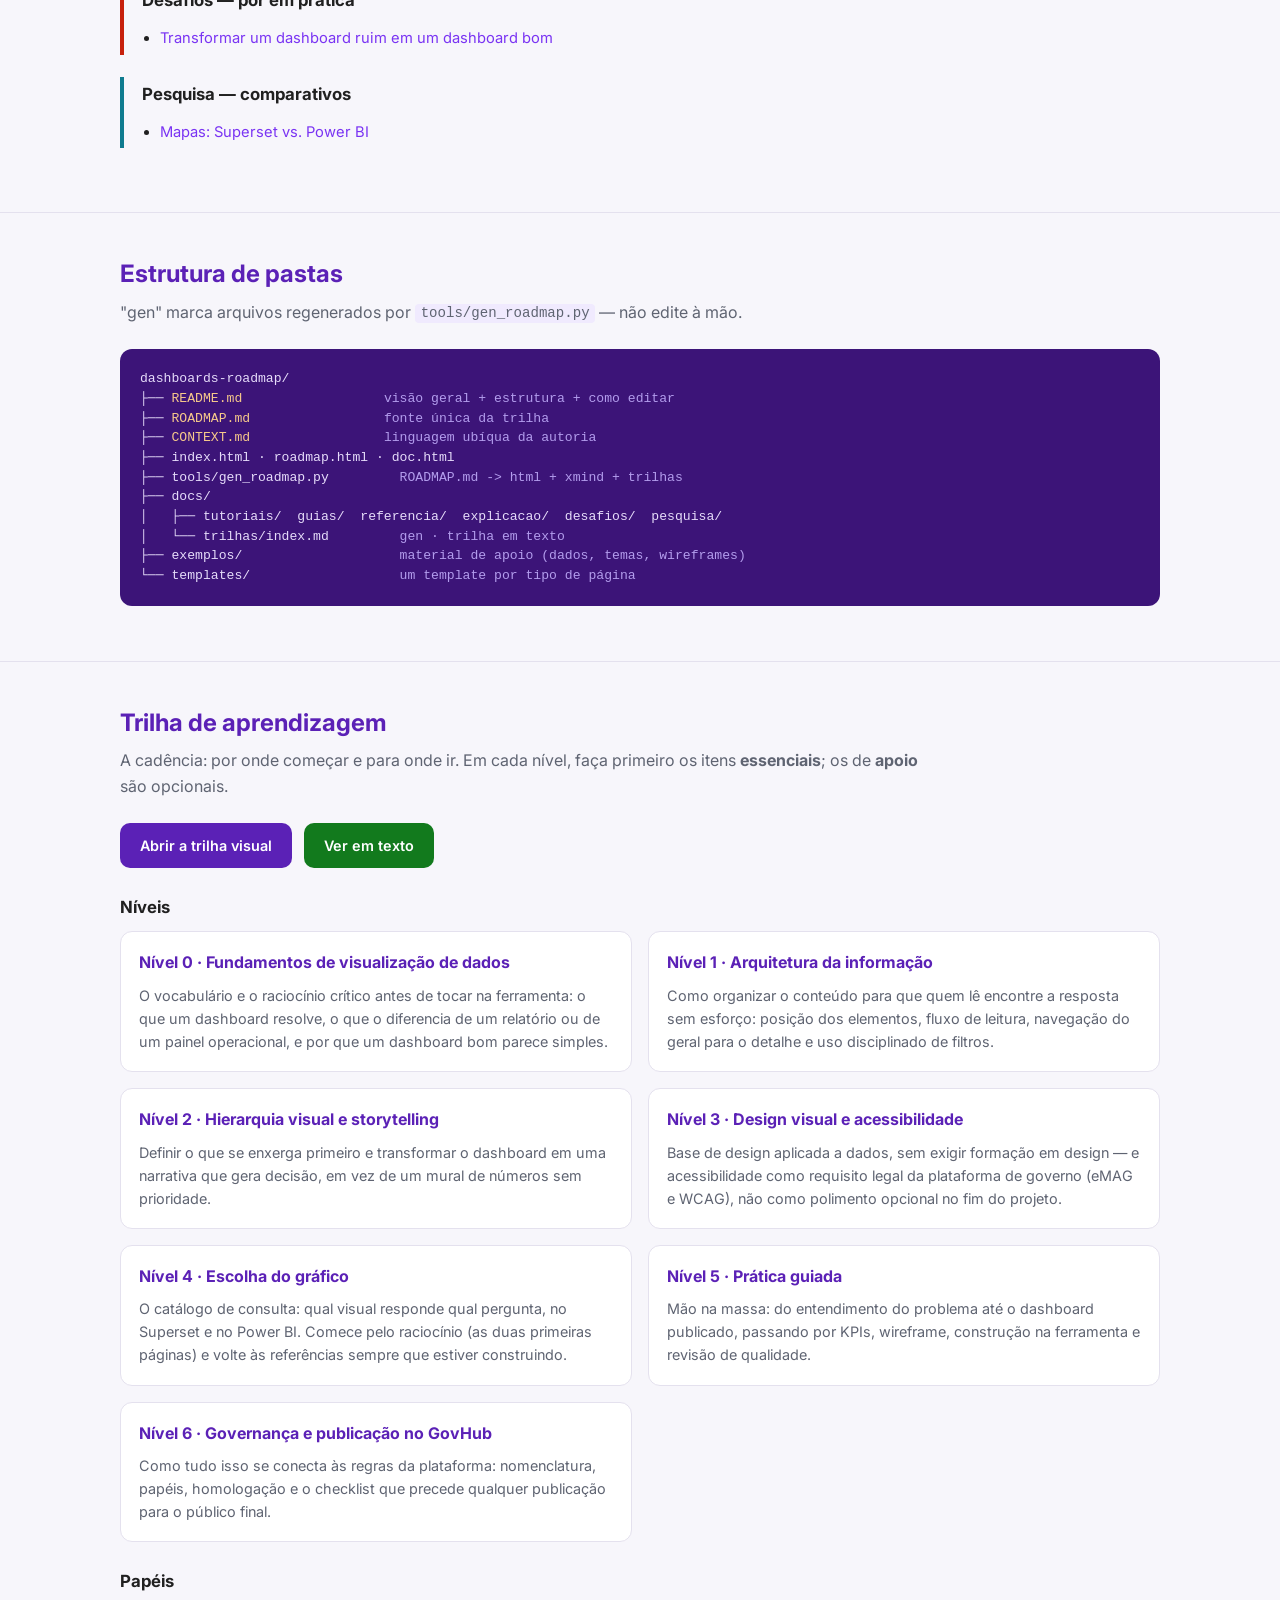
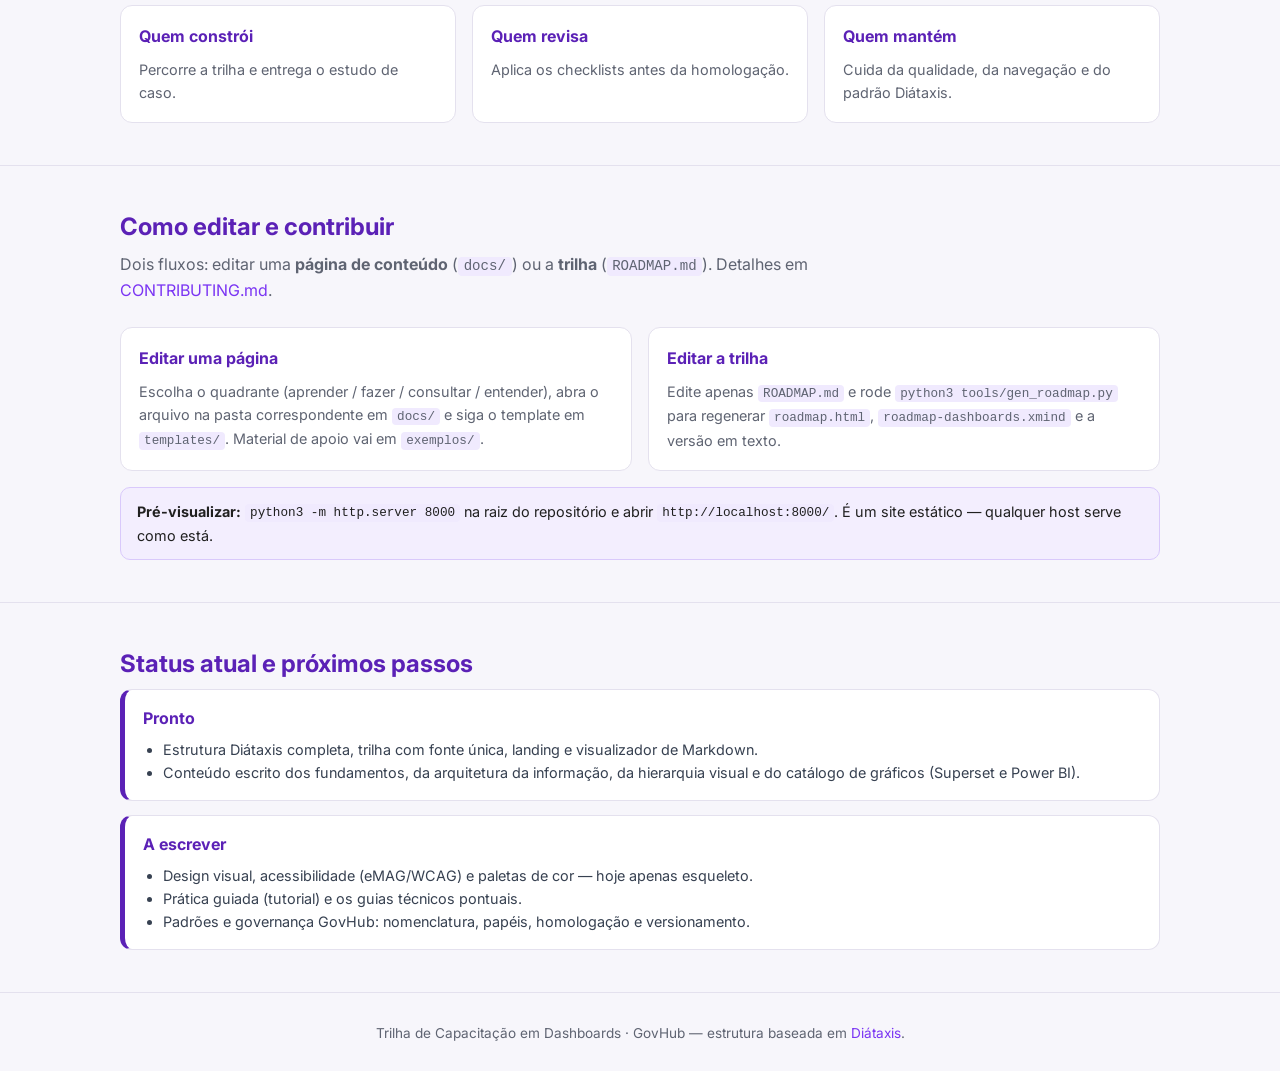
==== commit 93c009c7: "site: aplica a revisão de acessibilidade e usabilidade da trilha A página que ensina "eMAG e WCAG sã" ====
--- a/index.html
+++ b/index.html
@@ -19,11 +19,11 @@
   code{font-family:ui-monospace,SFMono-Regular,Menlo,monospace;background:#f0eafe;padding:.1em .4em;border-radius:4px;font-size:.88em}
   .wrap{max-width:1080px;margin:0 auto;padding:0 20px}
 
-  nav{position:sticky;top:0;z-index:20;background:var(--gh-purple);border-bottom:1px solid var(--gh-purple-d)}
-  nav .wrap{display:flex;gap:20px;align-items:center;flex-wrap:wrap;padding:11px 20px}
-  nav a{color:var(--gh-on-dark);font-size:.86rem}
-  nav a:hover,nav a.active{color:#fff;text-decoration:none}
-  nav a.active{border-bottom:2px solid var(--gh-orange-l)}
+  body > nav{position:sticky;top:0;z-index:20;background:var(--gh-purple);border-bottom:1px solid var(--gh-purple-d)}
+  body > nav .wrap{display:flex;gap:20px;align-items:center;flex-wrap:wrap;padding:11px 20px}
+  body > nav a{color:var(--gh-on-dark);font-size:.86rem}
+  body > nav a:hover,body > nav a.active{color:#fff;text-decoration:none}
+  body > nav a.active{border-bottom:2px solid var(--gh-orange-l)}
 
   header.hero{background:linear-gradient(135deg,var(--gh-purple-d),var(--gh-purple));color:#fff;padding:56px 0 46px}
   header.hero h1{margin:0 0 12px;font-size:2.1rem;line-height:1.2}
--- a/assets/govhub.css
+++ b/assets/govhub.css
@@ -23,7 +23,8 @@
   --focus:var(--gh-purple-d);
 
   /* Tipos de página (Diátaxis) — hues distintos entre si e da marca */
-  --tut:#168821; --tut-bg:#e9f5ea;   /* tutorial   */
+  --tut:#127A1D; --tut-bg:#e9f5ea;   /* tutorial — escurecido: o verde antigo reprovava
+                                        sobre o fundo rosado do capstone (4,0:1) */
   --gui:#1351B4; --gui-bg:#e8effb;   /* guia       */
   --ref:#A21CAF; --ref-bg:#fbeafc;   /* referência — magenta, para não se confundir com o roxo da marca */
   --exp:#A15C00; --exp-bg:#f9f1e6;   /* explicação */
@@ -31,7 +32,7 @@
   --res:#0F7B8F; --res-bg:#e7f3f6;   /* pesquisa   */
 
   /* Estados */
-  --green:#168821; --green-d:#0D5F17; --red-d:#9E1A06;
+  --green:#127A1D; --green-d:#0B5512; --red-d:#9E1A06;
 }
 
 /* Assinatura da navegação: marca GovHub + nome da trilha */
@@ -42,6 +43,10 @@
 .brand:hover{text-decoration:none}
 @media(max-width:520px){.brand span{border:0;padding-left:0}}
 
+/* Conteúdo só para leitor de tela — texto que a tela já comunica por outro meio */
+.sr-only{position:absolute;width:1px;height:1px;padding:0;margin:-1px;overflow:hidden;
+         clip:rect(0,0,0,0);white-space:nowrap;border:0}
+
 /* Foco visível (eMAG 2.1 / WCAG 2.4.7) — branco sobre a barra roxa, roxo no claro */
 a:focus-visible,button:focus-visible{outline:3px solid var(--focus);outline-offset:2px;border-radius:3px}
-nav a:focus-visible,header.hero a:focus-visible,.brand:focus-visible{outline-color:#fff}
+body > nav a:focus-visible,header.hero a:focus-visible,.brand:focus-visible{outline-color:#fff}
